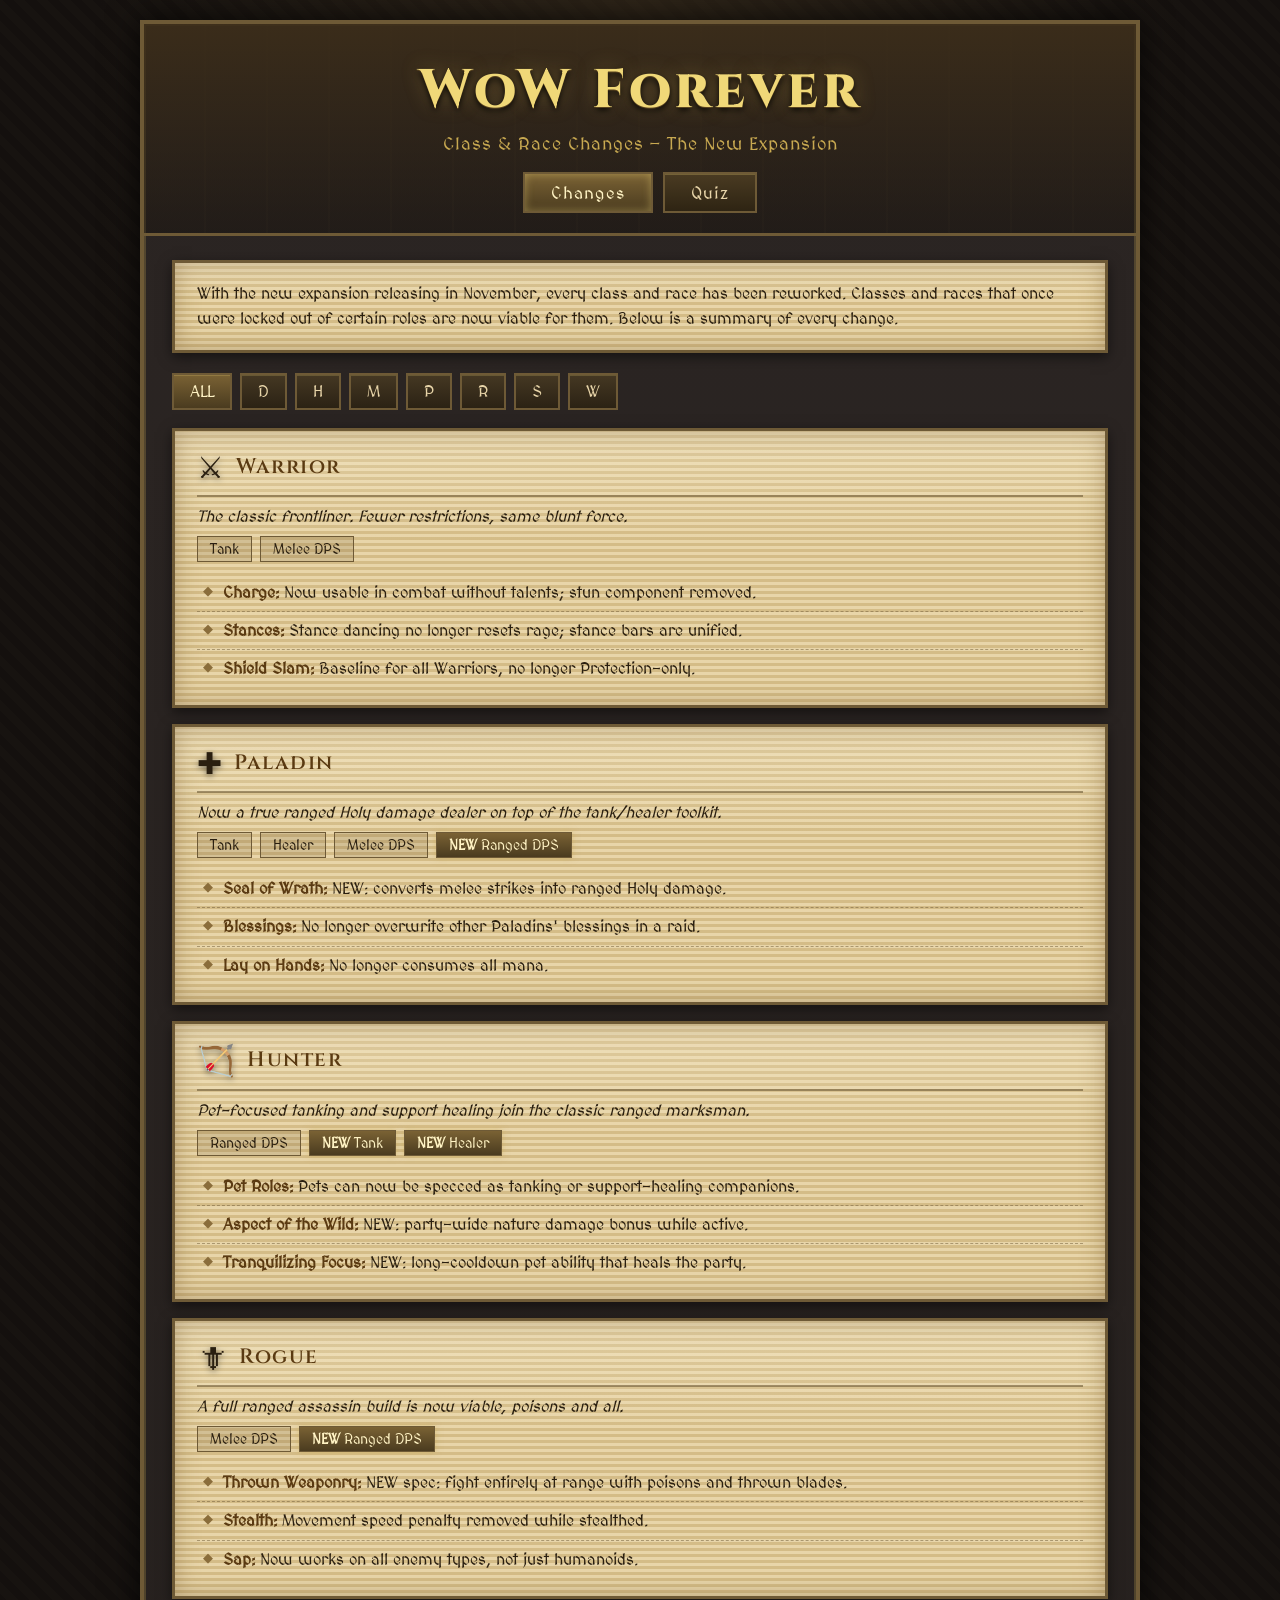
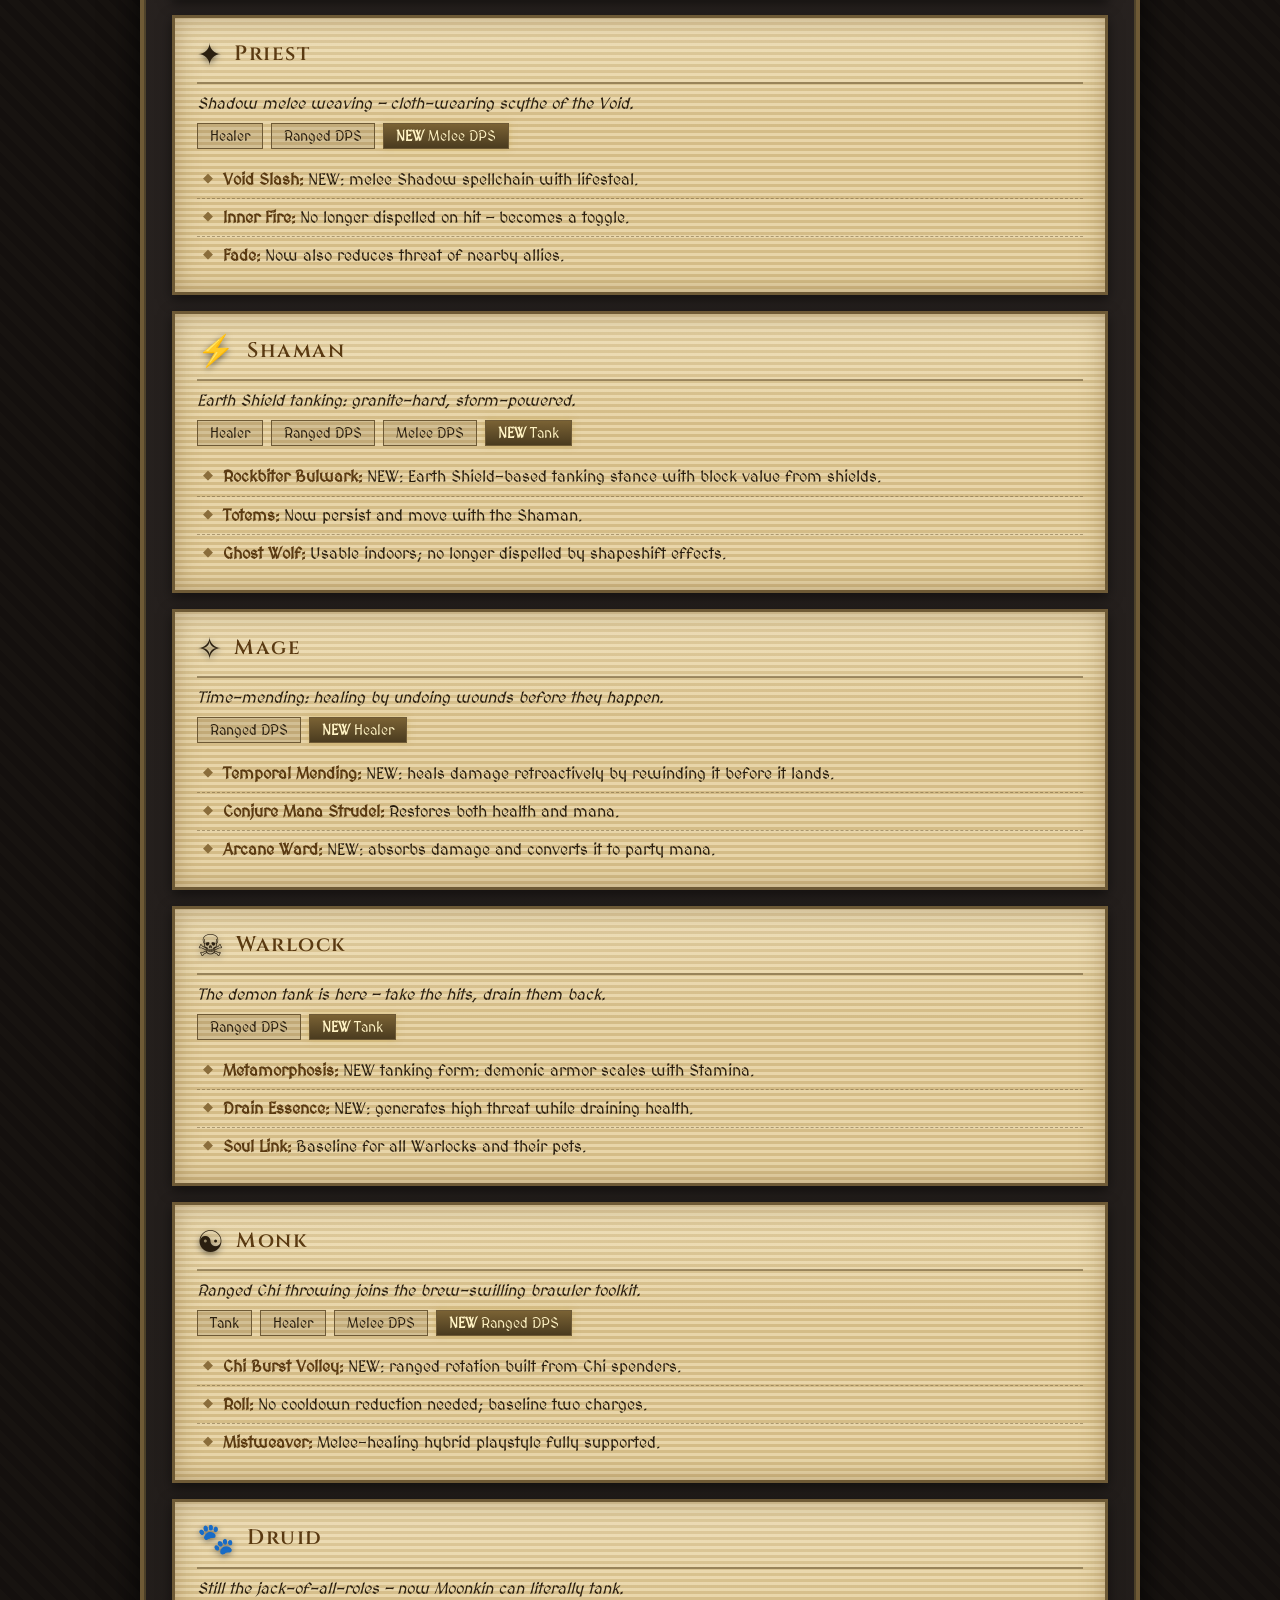
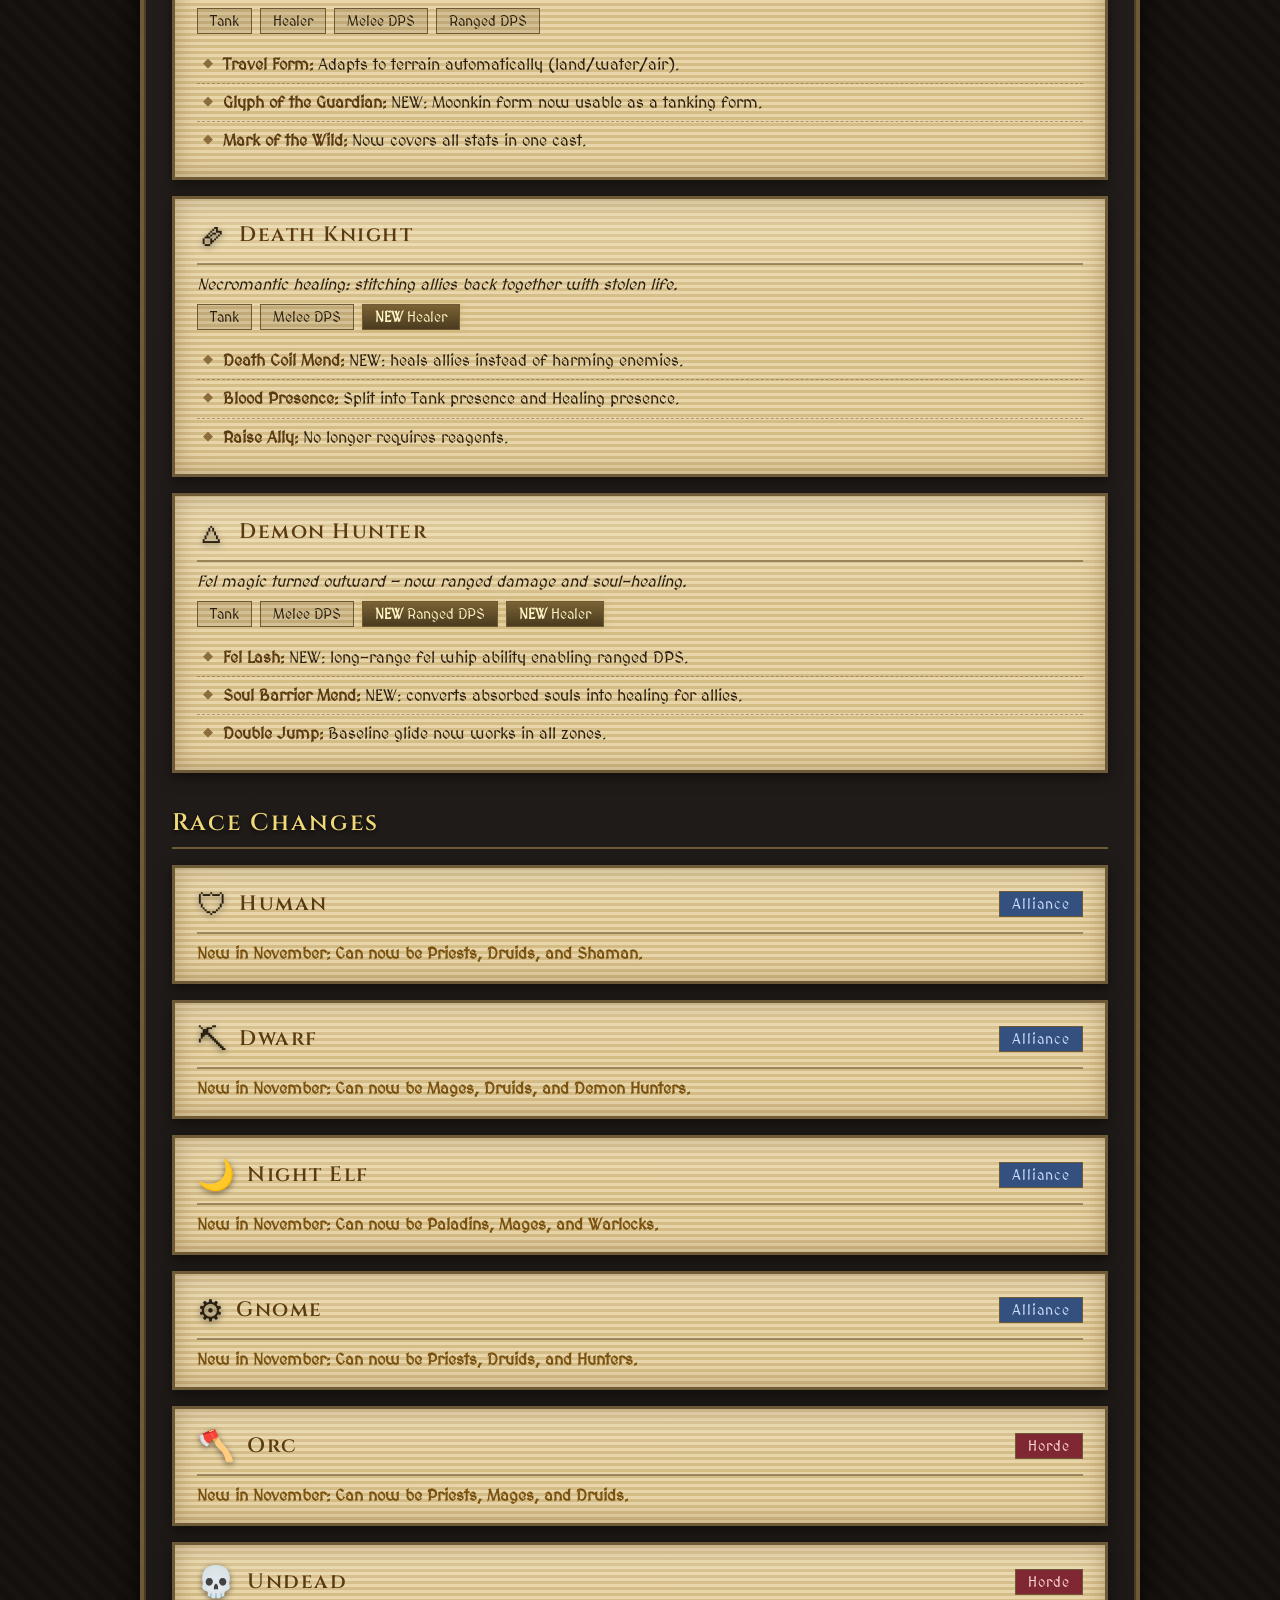
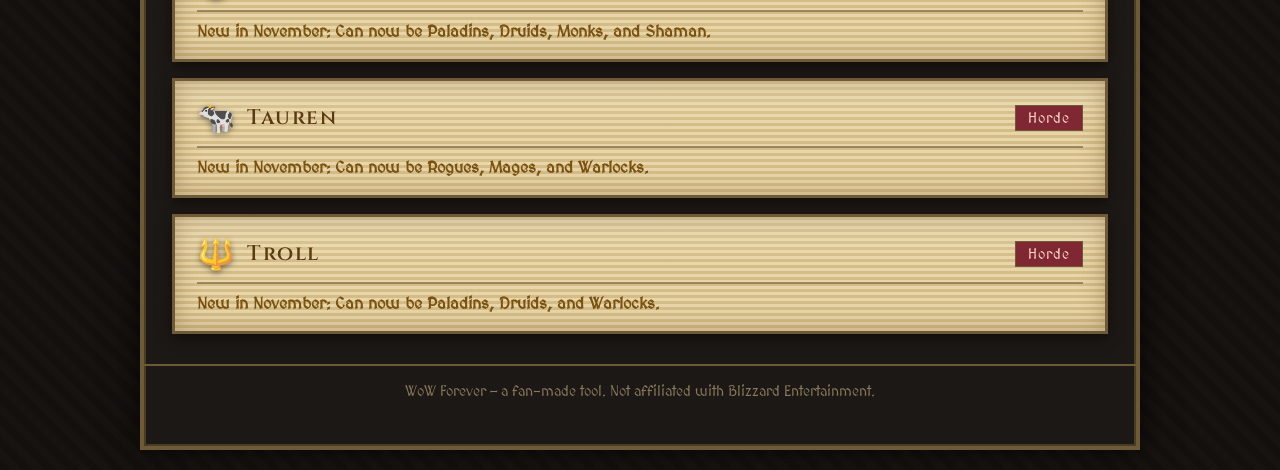
==== index.html @ d0d58489 "Add WoW Forever: changes page and 20-question class/race quiz - index.html: class role unlocks + abi" ====
<!DOCTYPE html>
<html lang="en">
<head>
  <meta charset="UTF-8">
  <meta name="viewport" content="width=device-width, initial-scale=1.0">
  <title>WoW Forever — Class &amp; Race Changes</title>
  <link rel="stylesheet" href="css/style.css">
</head>
<body>
  <div class="stone-frame">
    <header class="banner">
      <h1 class="game-title">WoW Forever</h1>
      <p class="subtitle">Class &amp; Race Changes — The New Expansion</p>
      <nav class="nav-links">
        <a class="nav-link active" href="index.html">Changes</a>
        <a class="nav-link" href="quiz.html">Quiz</a>
      </nav>
    </header>

    <main>
      <section class="intro parchment">
        <p>With the new expansion releasing in November, every class and race has been reworked.
        Classes and races that once were locked out of certain roles are now viable for them.
        Below is a summary of every change.</p>
      </section>

      <section>
        <div class="tabs" id="classTabs"></div>
        <div id="classList"></div>
      </section>

      <section>
        <h2 class="section-heading">Race Changes</h2>
        <div id="raceList"></div>
      </section>
    </main>

    <footer class="footer">
      <p>WoW Forever — a fan-made tool. Not affiliated with Blizzard Entertainment.</p>
    </footer>
  </div>

  <script src="js/data.js"></script>
  <script src="js/changes.js"></script>
</body>
</html>
---- css/style.css ----
/* ============================================================
   WoW Forever — 2004 WoW / Warcraft 2 theme
   ============================================================ */

@import url('https://fonts.googleapis.com/css2?family=MedievalSharp&family=Cinzel:wght@600;800&display=swap');

:root {
  --gold: #c8a951;
  --gold-bright: #f0d878;
  --parchment: #e8d5a9;
  --parchment-dark: #d4bC87;
  --stone: #2b2523;
  --stone-light: #3d3632;
  --ink: #2a1f10;
  --border: #6e5a36;
}

* { box-sizing: border-box; margin: 0; padding: 0; }

body {
  background-color: #100d0b;
  background-image:
    radial-gradient(ellipse at 50% 0%, rgba(90, 70, 40, .35), transparent 60%),
    repeating-linear-gradient(45deg, #14100e 0 8px, #171310 8px 16px);
  font-family: 'MedievalSharp', 'Palatino Linotype', serif;
  color: var(--parchment);
  min-height: 100vh;
  padding: 20px;
}

.stone-frame {
  max-width: 1000px;
  margin: 0 auto;
  background: linear-gradient(180deg, var(--stone), #1c1815);
  border: 4px solid var(--border);
  border-image: none;
  box-shadow:
    inset 0 0 0 2px rgba(200, 169, 81, .25),
    0 0 30px rgba(0,0,0,.8);
  padding: 0 0 30px;
}

/* ---------- Banner ---------- */
.banner {
  text-align: center;
  padding: 30px 20px 20px;
  background:
    linear-gradient(180deg, rgba(60,45,25,.9), rgba(20,15,10,.4)),
    repeating-linear-gradient(90deg, transparent 0 60px, rgba(200,169,81,.03) 60px 62px);
  border-bottom: 3px solid var(--border);
}

.game-title {
  font-family: 'Cinzel', serif;
  font-weight: 800;
  font-size: clamp(2rem, 6vw, 3.4rem);
  color: var(--gold-bright);
  letter-spacing: 4px;
  text-shadow:
    0 1px 0 #5a4420,
    0 3px 6px rgba(0,0,0,.9),
    0 0 20px rgba(200,169,81,.35);
}

.subtitle {
  color: var(--gold);
  font-size: 1.15rem;
  margin-top: 6px;
  letter-spacing: 1px;
}

.nav-links {
  margin-top: 18px;
  display: flex;
  justify-content: center;
  gap: 10px;
  flex-wrap: wrap;
}

.nav-link {
  display: inline-block;
  padding: 8px 26px;
  color: var(--parchment);
  text-decoration: none;
  font-size: 1.05rem;
  letter-spacing: 1px;
  background: linear-gradient(180deg, #4a3b22, #2e2413);
  border: 2px solid var(--border);
  box-shadow: inset 0 1px 0 rgba(240,216,120,.25);
}

.nav-link:hover { background: linear-gradient(180deg, #5c4a2b, #3a2e18); color: var(--gold-bright); }

.nav-link.active {
  background: linear-gradient(180deg, #7a6234, #4a3b1f);
  color: #fff3c4;
  box-shadow: inset 0 0 8px rgba(240,216,120,.4);
}

/* ---------- Layout ---------- */
main { padding: 24px 28px 0; }

.section-heading {
  font-family: 'Cinzel', serif;
  font-weight: 600;
  color: var(--gold-bright);
  font-size: 1.5rem;
  letter-spacing: 2px;
  margin: 34px 0 16px;
  text-shadow: 0 2px 4px rgba(0,0,0,.8);
  border-bottom: 2px solid var(--border);
  padding-bottom: 8px;
}

.parchment {
  background:
    linear-gradient(180deg, rgba(255,250,230,.25), transparent 40%),
    repeating-linear-gradient(0deg, var(--parchment) 0 3px, var(--parchment-dark) 3px 6px);
  border: 3px solid var(--border);
  box-shadow: inset 0 0 24px rgba(90,60,20,.35), 0 4px 12px rgba(0,0,0,.5);
  color: var(--ink);
  padding: 18px 22px;
}

.intro p { line-height: 1.55; font-size: 1.02rem; }

/* ---------- Tabs ---------- */
.tabs { display: flex; flex-wrap: wrap; gap: 8px; margin: 20px 0 18px; }

.tab {
  font-family: 'MedievalSharp', serif;
  font-size: .98rem;
  padding: 7px 16px;
  cursor: pointer;
  color: var(--parchment);
  background: linear-gradient(180deg, #453823, #2b2214);
  border: 2px solid var(--border);
  box-shadow: inset 0 1px 0 rgba(240,216,120,.2);
}

.tab:hover { color: var(--gold-bright); }
.tab.active { background: linear-gradient(180deg, #7a6234, #4a3b1f); color: #fff3c4; }

/* ---------- Class cards ---------- */
.class-card, .race-card {
  margin-bottom: 16px;
  animation: unfurl .35s ease both;
}

@keyframes unfurl {
  from { opacity: 0; transform: translateY(8px); }
  to { opacity: 1; transform: none; }
}

.card-header {
  display: flex;
  align-items: center;
  gap: 12px;
  padding-bottom: 10px;
  margin-bottom: 10px;
  border-bottom: 2px solid rgba(110,90,54,.6);
}

.class-icon, .race-icon { font-size: 1.9rem; filter: drop-shadow(0 2px 3px rgba(0,0,0,.5)); }

.card-title {
  font-family: 'Cinzel', serif;
  font-weight: 600;
  font-size: 1.3rem;
  letter-spacing: 1.5px;
}

.faction-tag {
  margin-left: auto;
  font-size: .85rem;
  padding: 3px 12px;
  border: 1px solid var(--border);
  letter-spacing: 1px;
}

.faction-tag.alliance { background: #33507f; color: #cfe0ff; }
.faction-tag.horde { background: #7f2733; color: #ffd9ce; }

.class-summary { font-style: italic; margin-bottom: 10px; }

.role-row { display: flex; flex-wrap: wrap; gap: 8px; margin-bottom: 12px; }

.role-pill {
  font-size: .85rem;
  padding: 3px 12px;
  border: 1px solid var(--border);
  background: rgba(110,90,54,.18);
}

.role-pill.new {
  background: linear-gradient(180deg, #7a6234, #4a3b1f);
  color: #fff3c4;
  box-shadow: 0 0 6px rgba(200,169,81,.5);
}

.role-pill.new::before { content: "NEW "; font-weight: bold; }

.ability-list { list-style: none; }

.ability-list li {
  padding: 7px 0 7px 26px;
  position: relative;
  border-bottom: 1px dashed rgba(110,90,54,.5);
  line-height: 1.45;
}

.ability-list li:last-child { border-bottom: none; }

.ability-list li::before {
  content: "◆";
  position: absolute;
  left: 6px;
  color: #8a6d3b;
  font-size: .8rem;
}

.ability-name { font-weight: bold; color: #5a3a12; }
.new-note { color: #7a5210; font-style: italic; }

.race-unlock {
  margin-top: 8px;
  font-weight: bold;
  color: #7a5210;
}

/* ---------- Quiz ---------- */
.quiz-container { max-width: 720px; margin: 0 auto; }

.progress-track {
  height: 18px;
  border: 2px solid var(--border);
  background: #3a2e18;
  box-shadow: inset 0 2px 5px rgba(0,0,0,.5);
}

.progress-fill {
  height: 100%;
  width: 0%;
  background: linear-gradient(180deg, #f0d878, #a4822f);
  transition: width .3s ease;
}

#progressText { text-align: center; margin-top: 6px; font-size: .95rem; color: #5a4a28; }

#questionBox { margin-top: 22px; }

.question-text {
  font-family: 'Cinzel', serif;
  font-weight: 600;
  font-size: 1.2rem;
  letter-spacing: .5px;
  margin-bottom: 18px;
  line-height: 1.4;
}

.answer-btn {
  display: block;
  width: 100%;
  text-align: left;
  font-family: 'MedievalSharp', serif;
  font-size: 1rem;
  color: var(--ink);
  background: linear-gradient(180deg, rgba(255,250,230,.3), rgba(212,188,135,.6));
  border: 2px solid var(--border);
  padding: 11px 16px;
  margin-bottom: 10px;
  cursor: pointer;
  transition: all .15s ease;
}

.answer-btn:hover {
  background: linear-gradient(180deg, #f0d878, #c8a951);
  box-shadow: 0 0 10px rgba(200,169,81,.5);
  transform: translateX(4px);
}

/* ---------- Result ---------- */
.result-container { max-width: 720px; margin: 0 auto; text-align: center; }
.result-container.hidden, .quiz-container.hidden, .hidden { display: none; }

.result-verdict {
  font-family: 'Cinzel', serif;
  font-weight: 800;
  font-size: clamp(1.6rem, 5vw, 2.4rem);
  color: #7a5210;
  letter-spacing: 2px;
  text-shadow: 0 1px 0 rgba(255,255,255,.4);
  margin-bottom: 6px;
}

.result-sub { color: #5a4a28; margin-bottom: 18px; font-size: 1.1rem; }

.result-icons { font-size: 3.2rem; margin: 10px 0 18px; filter: drop-shadow(0 3px 5px rgba(0,0,0,.4)); }

.result-why {
  text-align: left;
  background: rgba(110,90,54,.14);
  border: 1px solid rgba(110,90,54,.5);
  padding: 14px 18px;
  margin: 16px 0;
  line-height: 1.55;
}

.result-why h3 {
  font-family: 'Cinzel', serif;
  font-size: 1rem;
  letter-spacing: 1.5px;
  color: #5a3a12;
  margin-bottom: 8px;
}

.btn {
  font-family: 'Cinzel', serif;
  font-weight: 600;
  font-size: 1.05rem;
  letter-spacing: 1.5px;
  padding: 12px 34px;
  cursor: pointer;
  color: #fff3c4;
  background: linear-gradient(180deg, #7a6234, #4a3b1f);
  border: 2px solid var(--border);
  box-shadow: inset 0 1px 0 rgba(240,216,120,.3), 0 3px 8px rgba(0,0,0,.5);
  margin-top: 10px;
}

.btn:hover { background: linear-gradient(180deg, #93793f, #5c4a27); box-shadow: inset 0 0 10px rgba(240,216,120,.4); }

.footer {
  text-align: center;
  margin-top: 30px;
  padding: 16px;
  color: #8a795a;
  font-size: .85rem;
  border-top: 2px solid var(--border);
}

@media (max-width: 600px) {
  main { padding: 16px 14px 0; }
  .card-header { flex-wrap: wrap; }
}
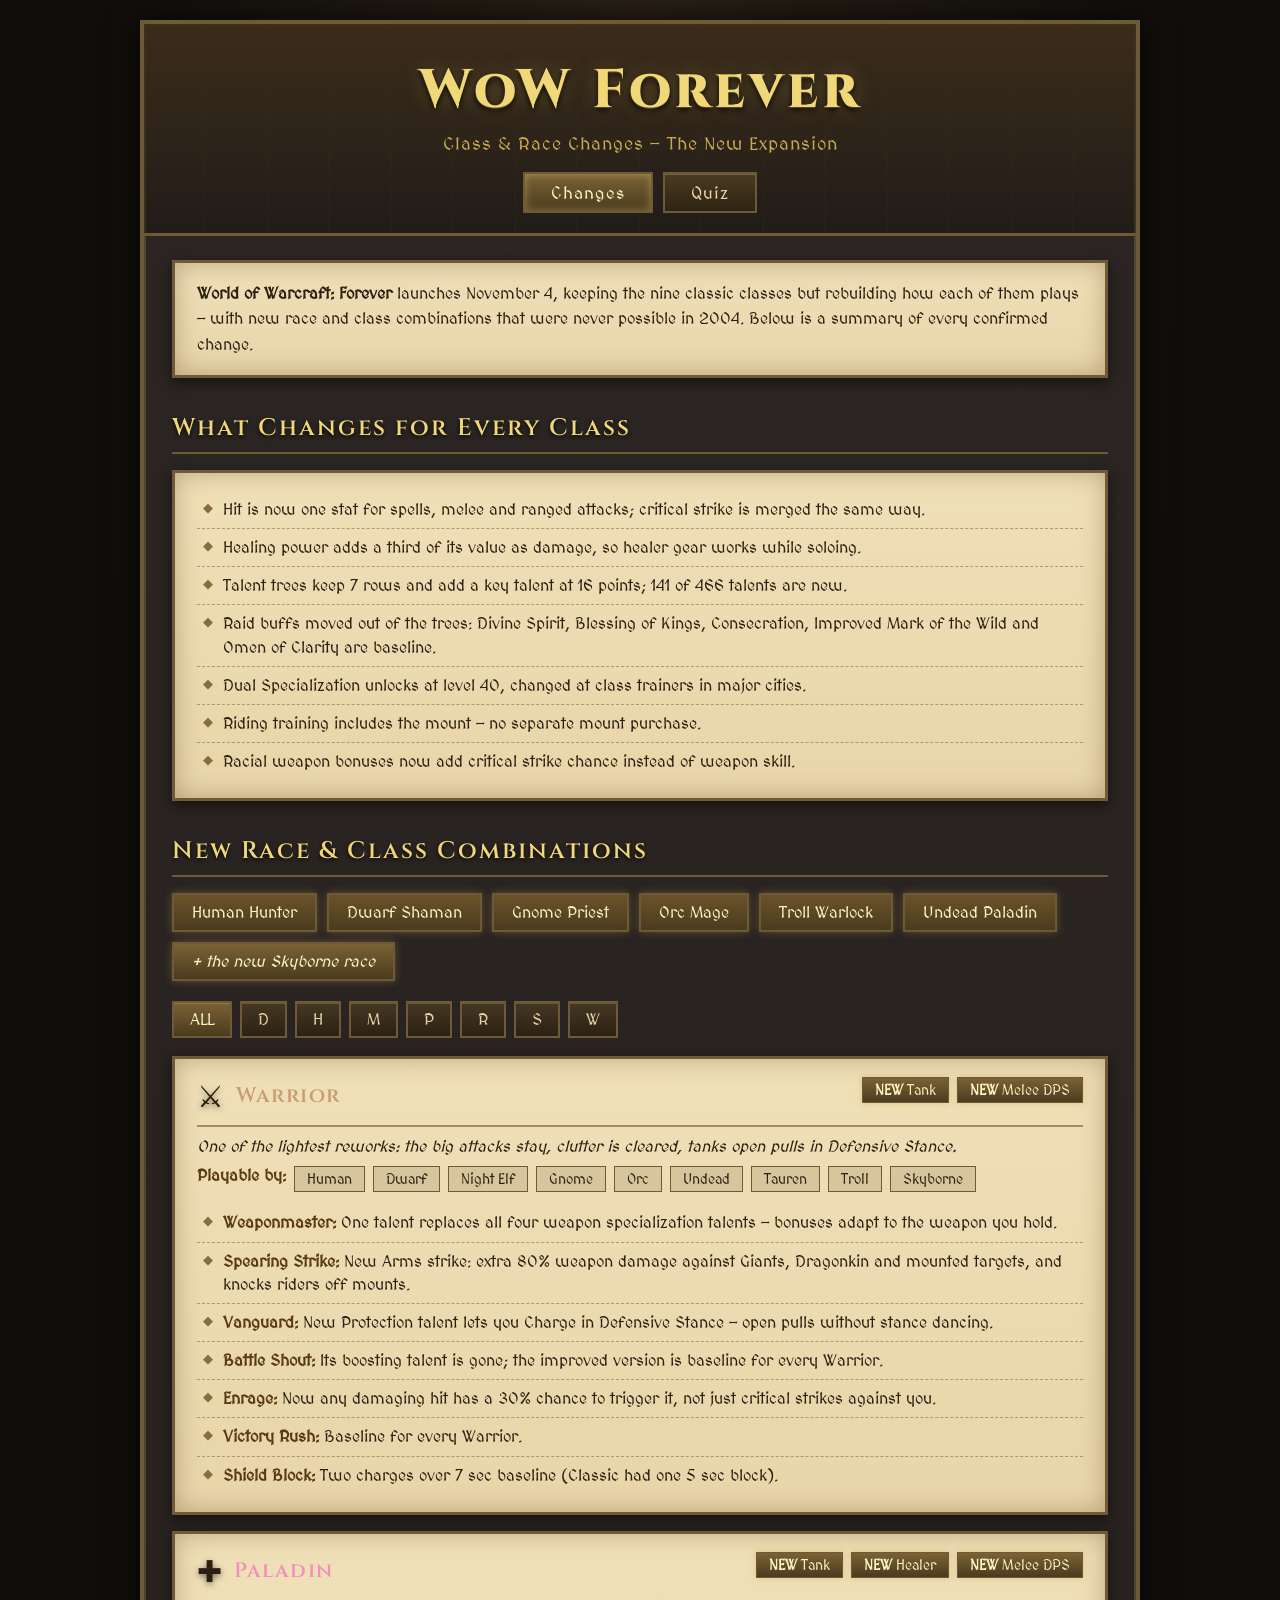
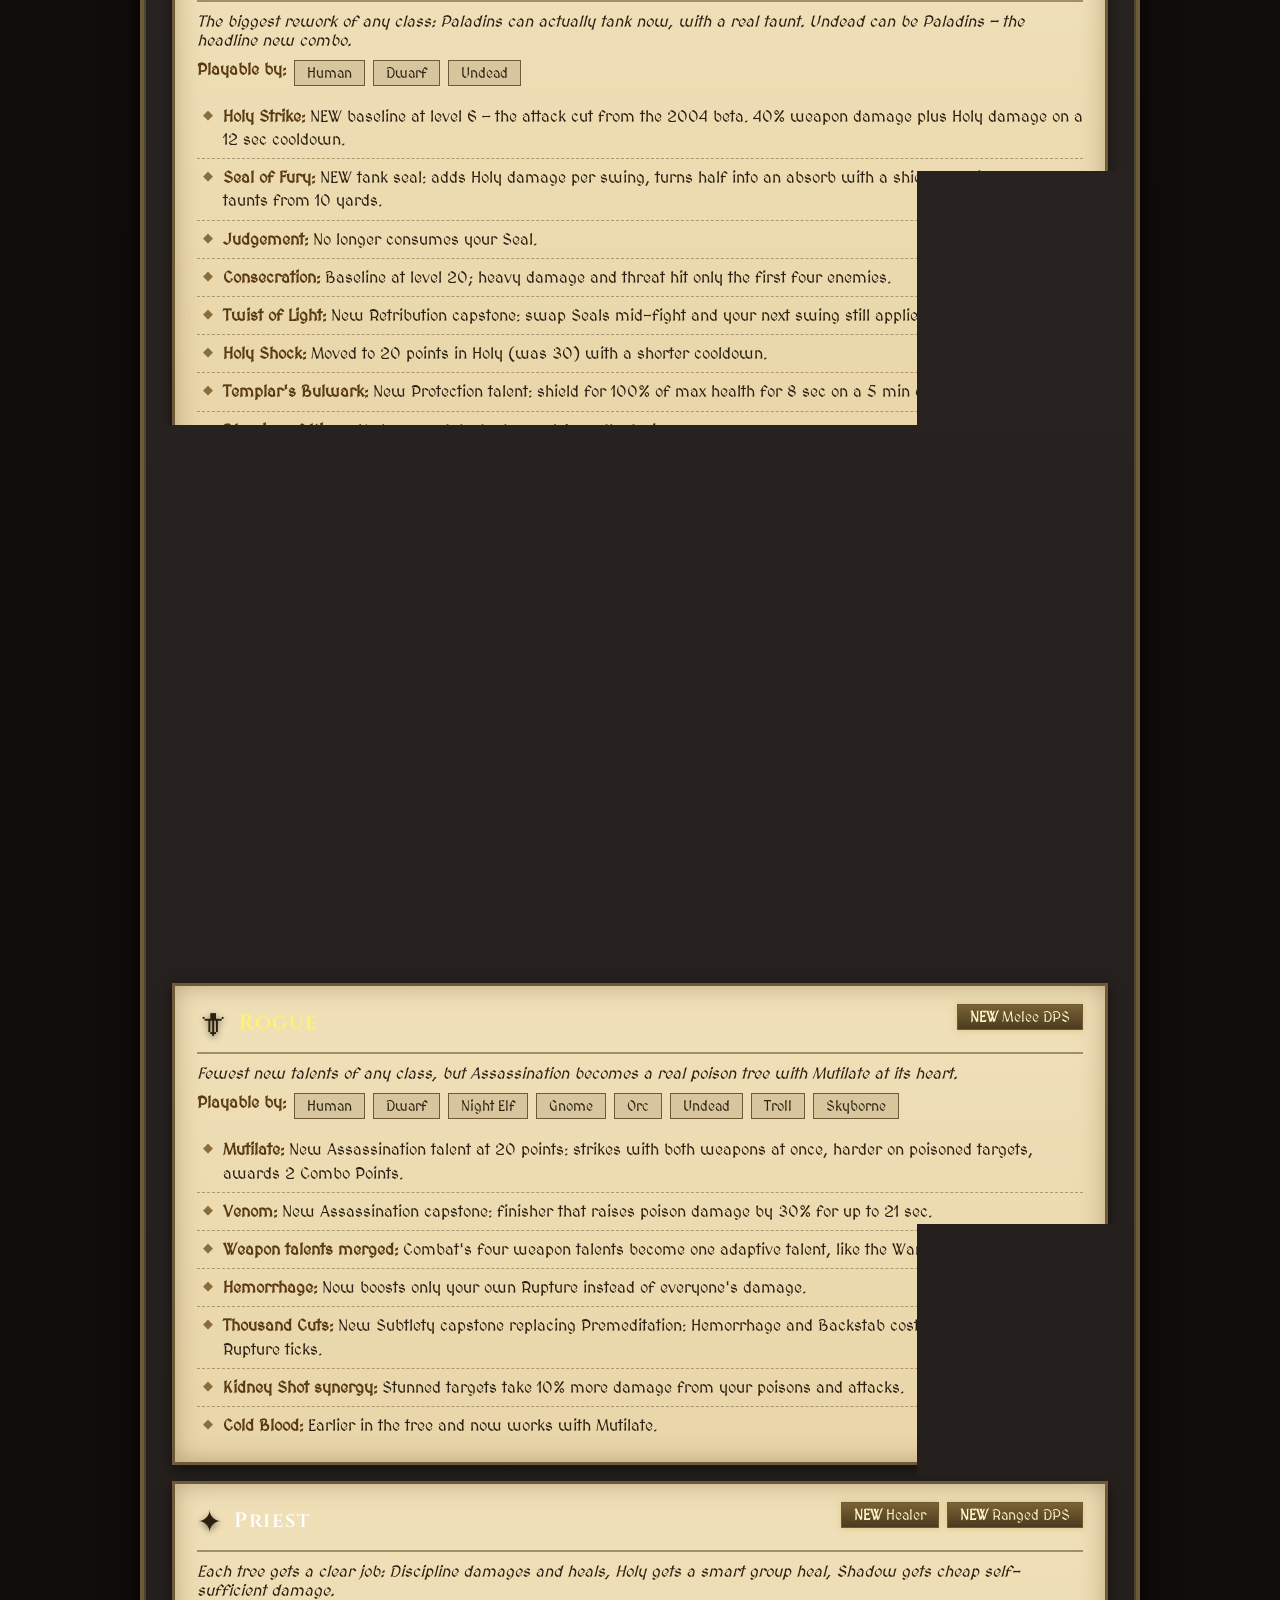
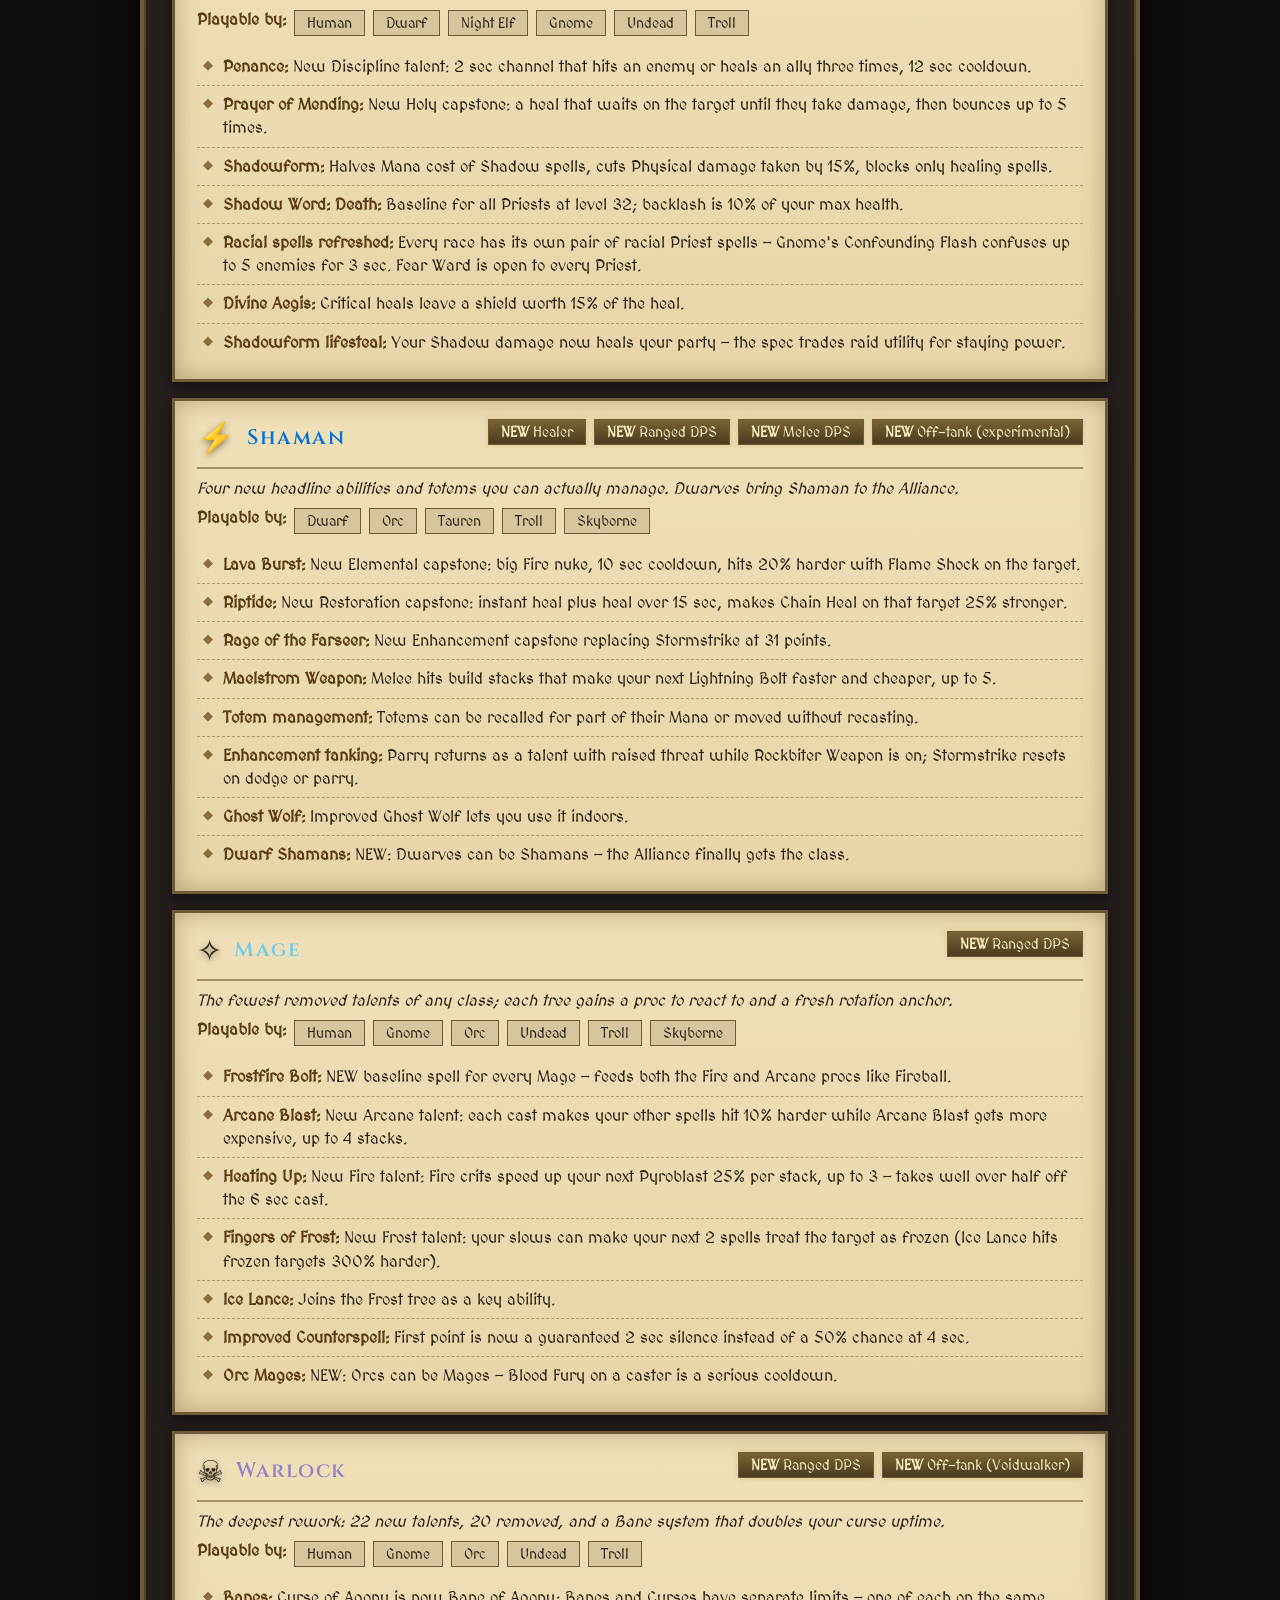
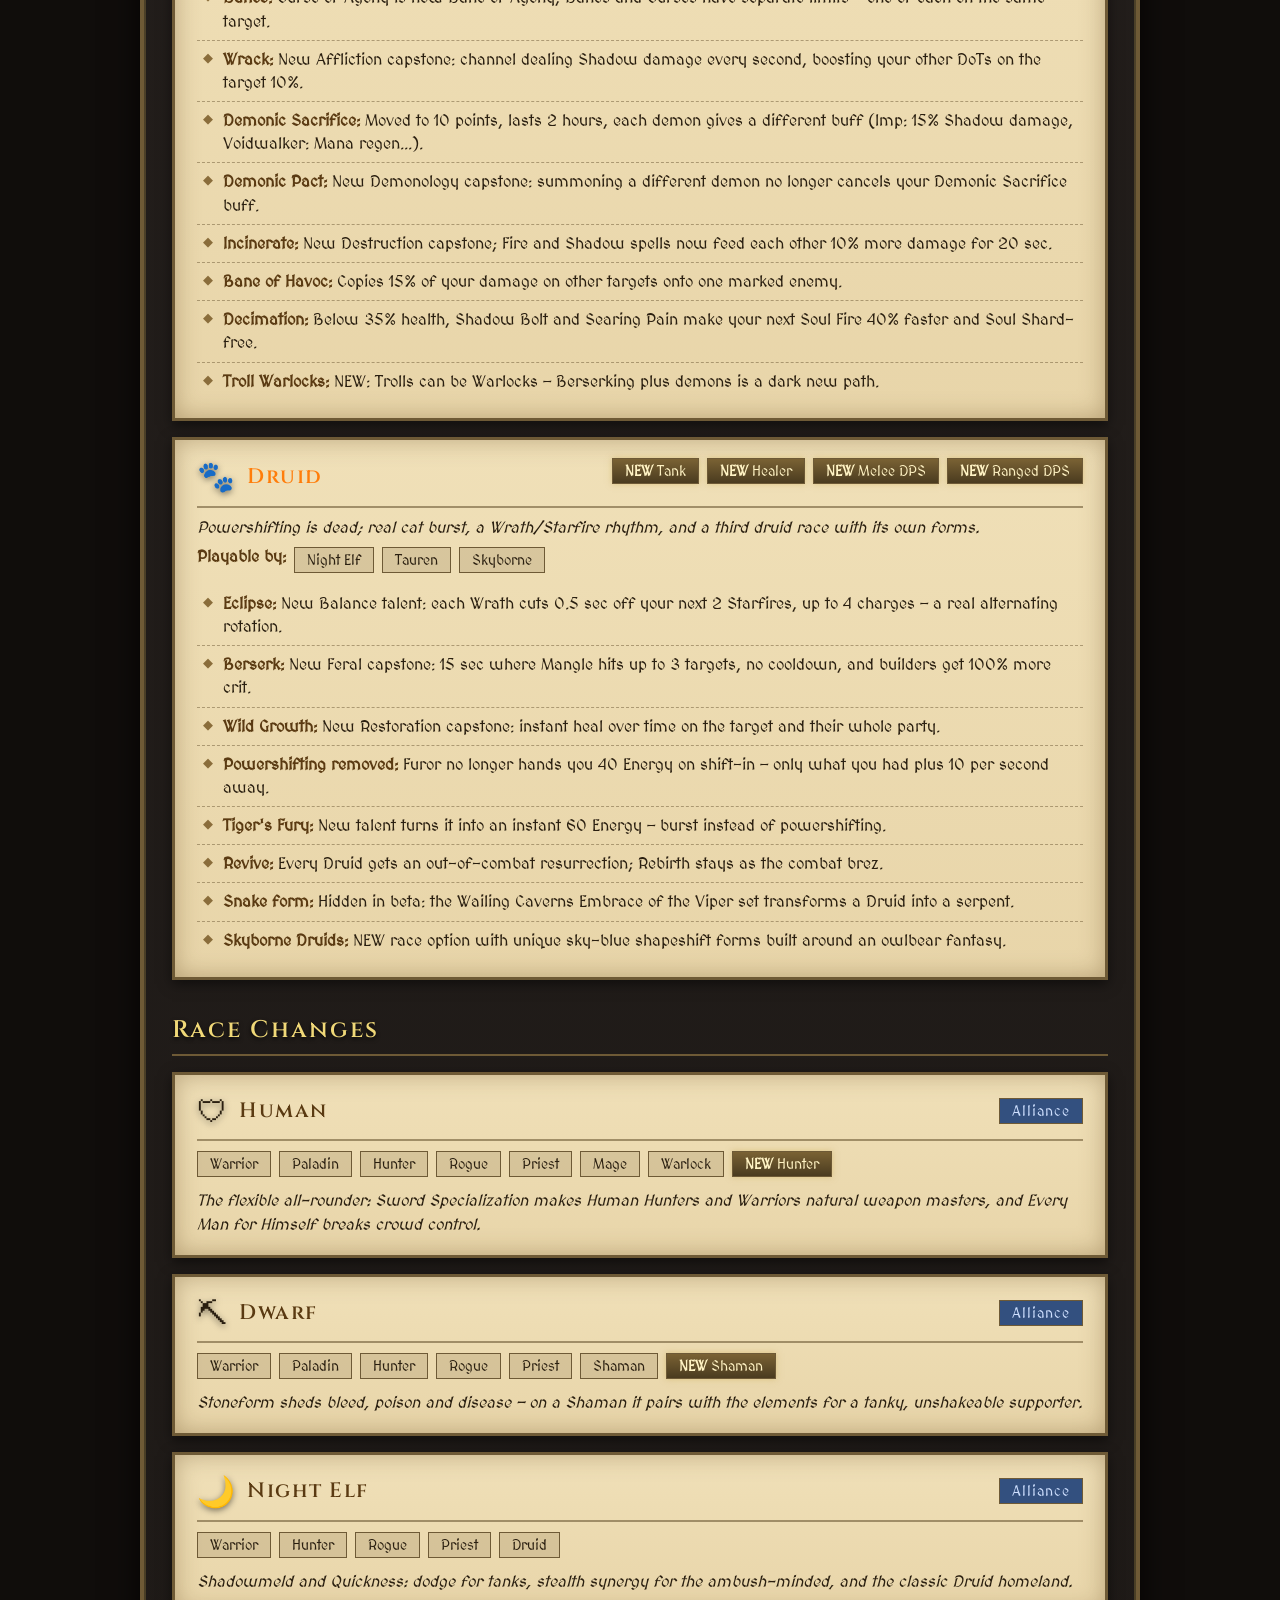
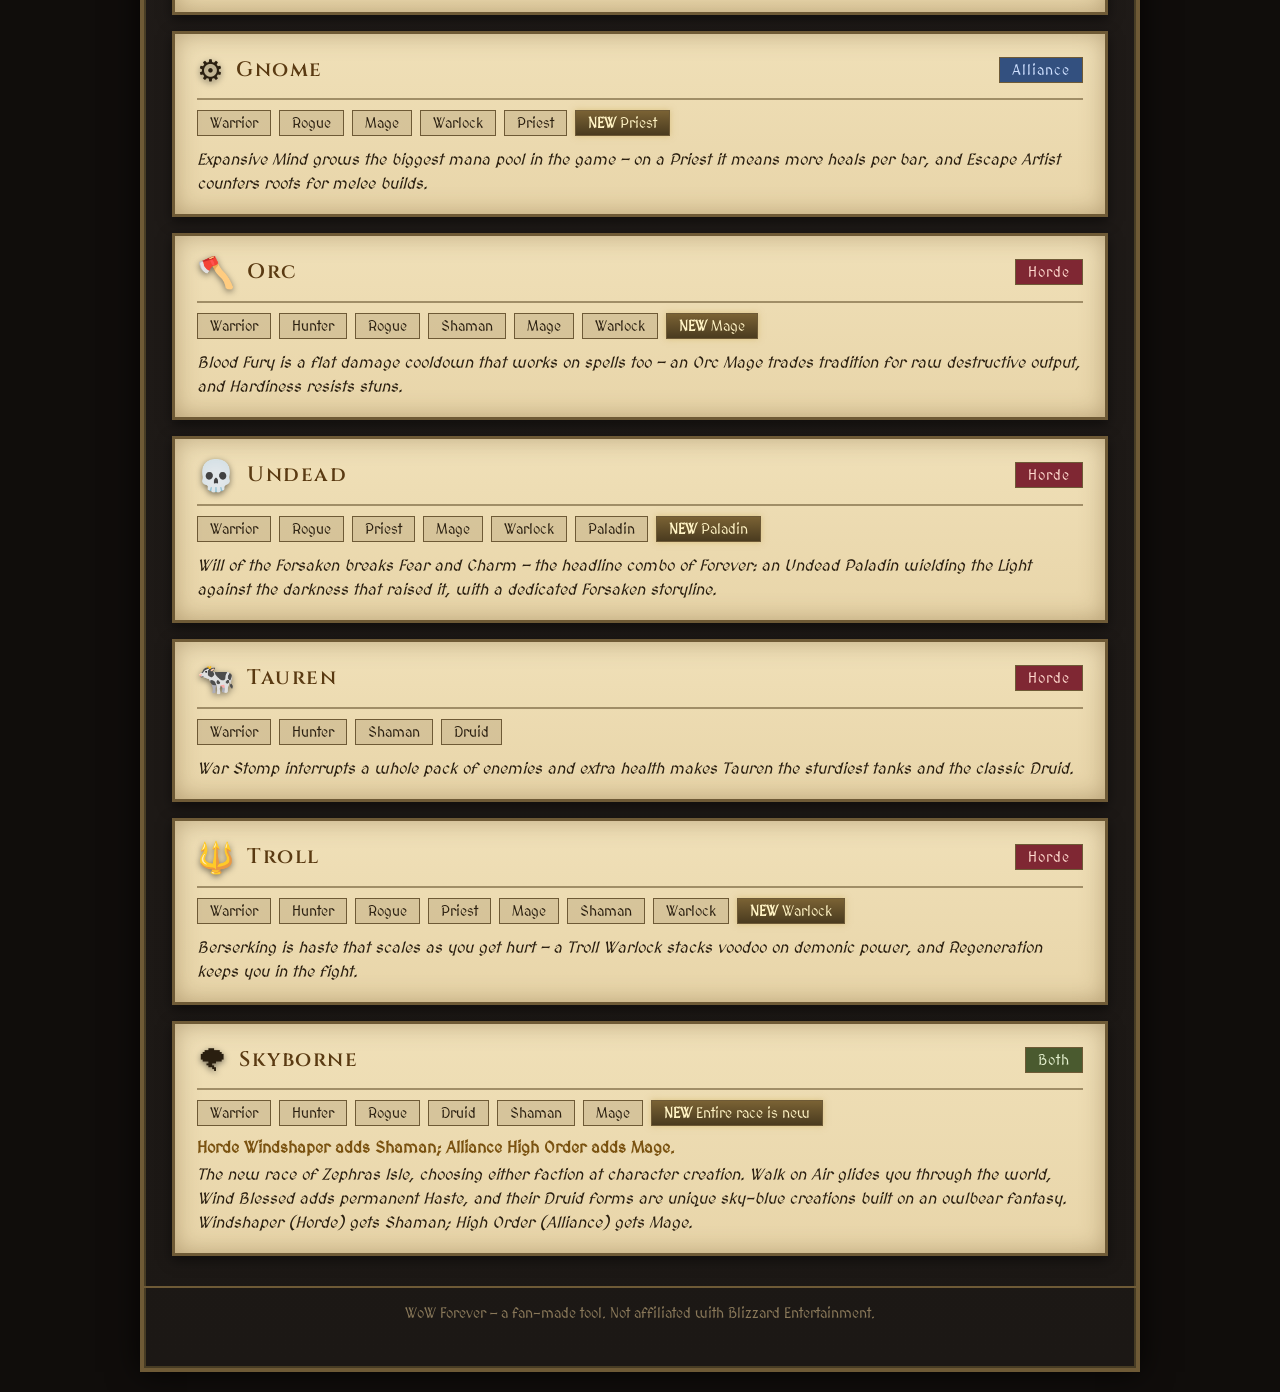
==== commit 3b86e3c4: "Clean background, real WoW Forever data, 10-question quiz - Remove repeating line patterns from body" ====
--- a/index.html
+++ b/index.html
@@ -19,10 +19,13 @@
 
     <main>
       <section class="intro parchment">
-        <p>With the new expansion releasing in November, every class and race has been reworked.
-        Classes and races that once were locked out of certain roles are now viable for them.
-        Below is a summary of every change.</p>
+        <p><strong>World of Warcraft: Forever</strong> launches November 4, keeping the nine classic
+        classes but rebuilding how each of them plays — with new race and class combinations that
+        were never possible in 2004. Below is a summary of every confirmed change.</p>
       </section>
+
+      <section id="globalChanges"></section>
+      <section id="newCombos"></section>
 
       <section>
         <div class="tabs" id="classTabs"></div>
--- a/css/style.css
+++ b/css/style.css
@@ -19,9 +19,7 @@
 
 body {
   background-color: #100d0b;
-  background-image:
-    radial-gradient(ellipse at 50% 0%, rgba(90, 70, 40, .35), transparent 60%),
-    repeating-linear-gradient(45deg, #14100e 0 8px, #171310 8px 16px);
+  background-image: radial-gradient(ellipse at 50% 0%, rgba(90, 70, 40, .35), transparent 60%);
   font-family: 'MedievalSharp', 'Palatino Linotype', serif;
   color: var(--parchment);
   min-height: 100vh;
@@ -113,9 +111,7 @@
 }
 
 .parchment {
-  background:
-    linear-gradient(180deg, rgba(255,250,230,.25), transparent 40%),
-    repeating-linear-gradient(0deg, var(--parchment) 0 3px, var(--parchment-dark) 3px 6px);
+  background: linear-gradient(180deg, #f0e0b8, var(--parchment));
   border: 3px solid var(--border);
   box-shadow: inset 0 0 24px rgba(90,60,20,.35), 0 4px 12px rgba(0,0,0,.5);
   color: var(--ink);
@@ -180,6 +176,25 @@
 
 .faction-tag.alliance { background: #33507f; color: #cfe0ff; }
 .faction-tag.horde { background: #7f2733; color: #ffd9ce; }
+.faction-tag.both { background: #4a5a2f; color: #e4f0cf; }
+
+.combo-row { display: flex; flex-wrap: wrap; gap: 10px; margin-bottom: 10px; }
+
+.combo-pill {
+  font-size: 1rem;
+  padding: 8px 18px;
+  border: 2px solid var(--border);
+  text-decoration: none;
+  background: linear-gradient(180deg, #6b532b, #4a3b1f);
+  color: #fff3c4;
+  box-shadow: 0 0 8px rgba(200,169,81,.35);
+}
+
+.combo-pill:hover { background: linear-gradient(180deg, #85683a, #5c4a27); color: #fff; }
+
+.combo-new { background: linear-gradient(180deg, #7a6234, #4a3b1f); font-style: italic; }
+
+.race-why { line-height: 1.5; font-style: italic; margin-top: 6px; }
 
 .class-summary { font-style: italic; margin-bottom: 10px; }
 
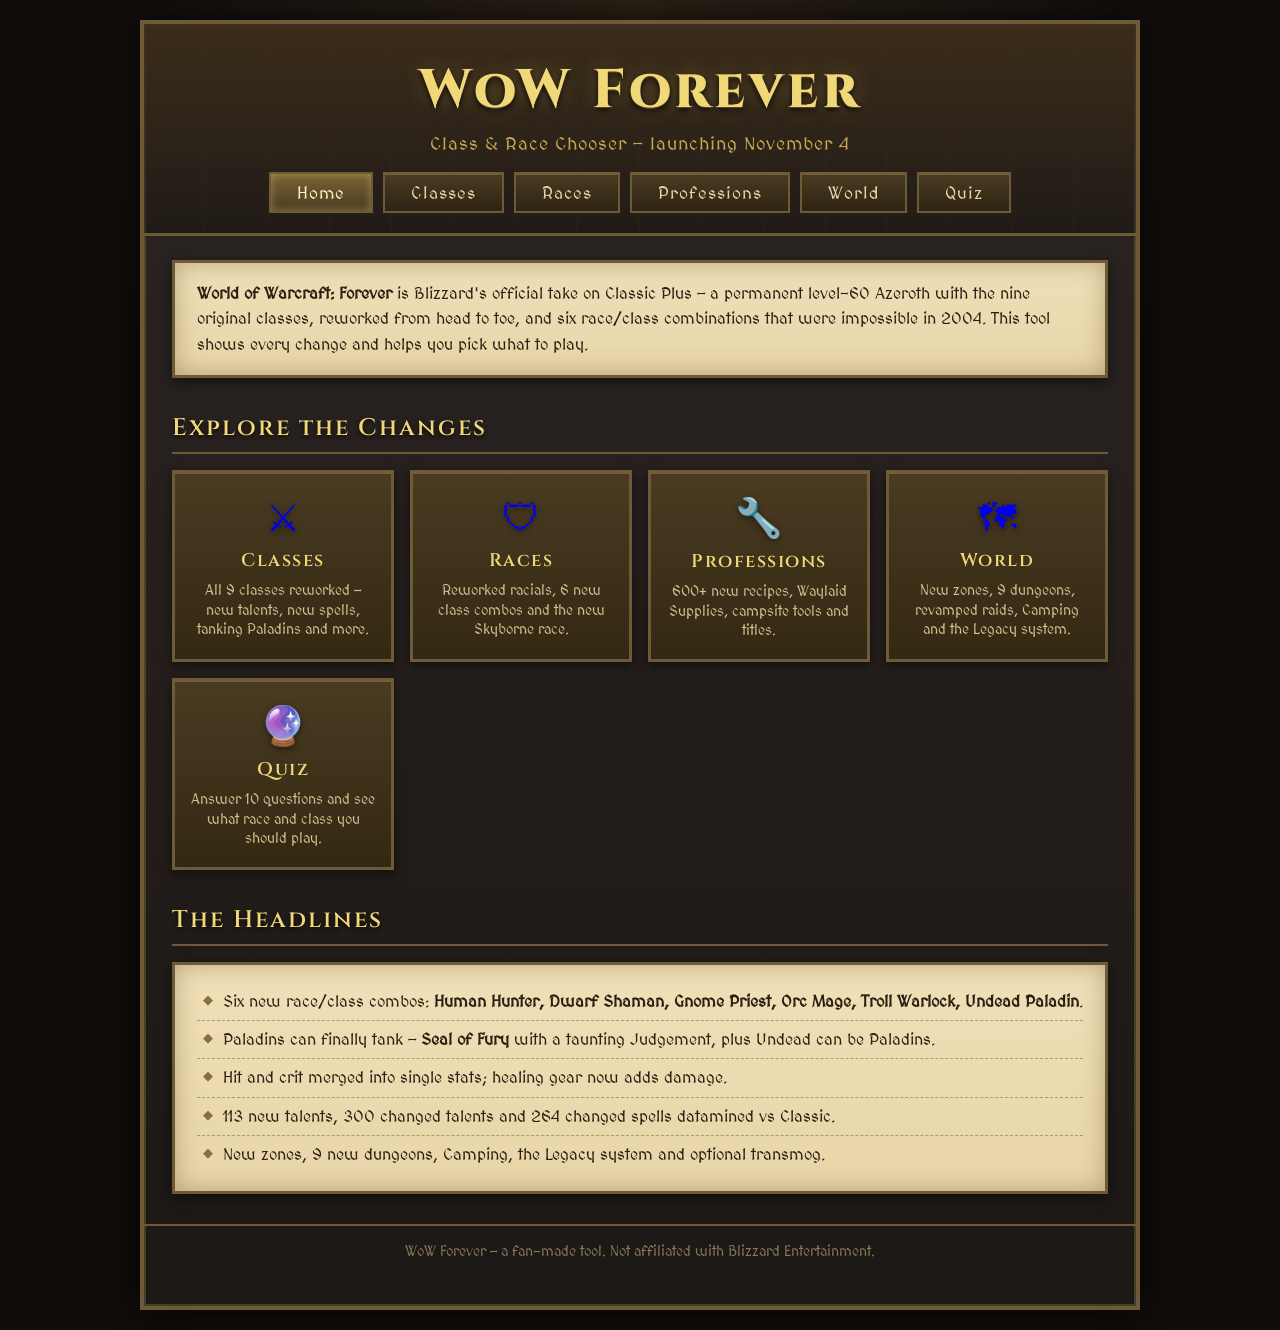
==== commit efb8ea15: "Split into sections: classes, races, professions, world pages - New professions page: 12 professions" ====
--- a/index.html
+++ b/index.html
@@ -3,38 +3,65 @@
 <head>
   <meta charset="UTF-8">
   <meta name="viewport" content="width=device-width, initial-scale=1.0">
-  <title>WoW Forever — Class &amp; Race Changes</title>
+  <title>WoW Forever — Class &amp; Race Chooser</title>
   <link rel="stylesheet" href="css/style.css">
 </head>
 <body>
   <div class="stone-frame">
     <header class="banner">
       <h1 class="game-title">WoW Forever</h1>
-      <p class="subtitle">Class &amp; Race Changes — The New Expansion</p>
-      <nav class="nav-links">
-        <a class="nav-link active" href="index.html">Changes</a>
-        <a class="nav-link" href="quiz.html">Quiz</a>
-      </nav>
+      <p class="subtitle">Class &amp; Race Chooser — launching November 4</p>
+      <nav class="nav-links" data-nav="index.html"></nav>
     </header>
 
     <main>
       <section class="intro parchment">
-        <p><strong>World of Warcraft: Forever</strong> launches November 4, keeping the nine classic
-        classes but rebuilding how each of them plays — with new race and class combinations that
-        were never possible in 2004. Below is a summary of every confirmed change.</p>
-      </section>
-
-      <section id="globalChanges"></section>
-      <section id="newCombos"></section>
-
-      <section>
-        <div class="tabs" id="classTabs"></div>
-        <div id="classList"></div>
+        <p><strong>World of Warcraft: Forever</strong> is Blizzard's official take on Classic Plus —
+        a permanent level-60 Azeroth with the nine original classes, reworked from head to toe,
+        and six race/class combinations that were impossible in 2004. This tool shows every change
+        and helps you pick what to play.</p>
       </section>
 
       <section>
-        <h2 class="section-heading">Race Changes</h2>
-        <div id="raceList"></div>
+        <h2 class="section-heading">Explore the Changes</h2>
+        <div class="home-grid">
+          <a class="home-card" href="classes.html">
+            <span class="home-icon">⚔</span>
+            <span class="home-title">Classes</span>
+            <span class="home-desc">All 9 classes reworked — new talents, new spells, tanking Paladins and more.</span>
+          </a>
+          <a class="home-card" href="races.html">
+            <span class="home-icon">🛡</span>
+            <span class="home-title">Races</span>
+            <span class="home-desc">Reworked racials, 6 new class combos and the new Skyborne race.</span>
+          </a>
+          <a class="home-card" href="professions.html">
+            <span class="home-icon">🔧</span>
+            <span class="home-title">Professions</span>
+            <span class="home-desc">600+ new recipes, Waylaid Supplies, campsite tools and titles.</span>
+          </a>
+          <a class="home-card" href="world.html">
+            <span class="home-icon">🗺</span>
+            <span class="home-title">World</span>
+            <span class="home-desc">New zones, 9 dungeons, revamped raids, Camping and the Legacy system.</span>
+          </a>
+          <a class="home-card" href="quiz.html">
+            <span class="home-icon">🔮</span>
+            <span class="home-title">Quiz</span>
+            <span class="home-desc">Answer 10 questions and see what race and class you should play.</span>
+          </a>
+        </div>
+      </section>
+
+      <section>
+        <h2 class="section-heading">The Headlines</h2>
+        <div class="parchment intro"><ul class="ability-list">
+          <li>Six new race/class combos: <strong>Human Hunter, Dwarf Shaman, Gnome Priest, Orc Mage, Troll Warlock, Undead Paladin</strong>.</li>
+          <li>Paladins can finally tank — <strong>Seal of Fury</strong> with a taunting Judgement, plus Undead can be Paladins.</li>
+          <li>Hit and crit merged into single stats; healing gear now adds damage.</li>
+          <li>113 new talents, 300 changed talents and 264 changed spells datamined vs Classic.</li>
+          <li>New zones, 9 new dungeons, Camping, the Legacy system and optional transmog.</li>
+        </ul></div>
       </section>
     </main>
 
@@ -44,6 +71,6 @@
   </div>
 
   <script src="js/data.js"></script>
-  <script src="js/changes.js"></script>
+  <script src="js/nav.js"></script>
 </body>
 </html>
--- a/css/style.css
+++ b/css/style.css
@@ -194,7 +194,46 @@
 
 .combo-new { background: linear-gradient(180deg, #7a6234, #4a3b1f); font-style: italic; }
 
-.race-why { line-height: 1.5; font-style: italic; margin-top: 6px; }
+.race-why { line-height: 1.5; font-style: italic; margin-top: 6px; color: #33230a; }
+
+/* ---------- Home grid ---------- */
+.home-grid {
+  display: grid;
+  grid-template-columns: repeat(auto-fit, minmax(220px, 1fr));
+  gap: 16px;
+  margin: 16px 0 8px;
+}
+
+.home-card {
+  display: flex;
+  flex-direction: column;
+  align-items: center;
+  gap: 8px;
+  text-align: center;
+  text-decoration: none;
+  padding: 22px 16px 18px;
+  border: 3px solid var(--border);
+  background: linear-gradient(180deg, #4a3b22, #332813);
+  box-shadow: inset 0 1px 0 rgba(240,216,120,.25), 0 4px 10px rgba(0,0,0,.5);
+  transition: transform .15s ease, box-shadow .15s ease;
+}
+
+.home-card:hover {
+  transform: translateY(-4px);
+  box-shadow: inset 0 1px 0 rgba(240,216,120,.35), 0 6px 16px rgba(0,0,0,.6);
+}
+
+.home-icon { font-size: 2.4rem; filter: drop-shadow(0 2px 3px rgba(0,0,0,.5)); }
+
+.home-title {
+  font-family: 'Cinzel', serif;
+  font-weight: 600;
+  font-size: 1.15rem;
+  letter-spacing: 1.5px;
+  color: var(--gold-bright);
+}
+
+.home-desc { font-size: .88rem; color: #d8c393; line-height: 1.4; }
 
 .class-summary { font-style: italic; margin-bottom: 10px; }
 
@@ -204,13 +243,14 @@
   font-size: .85rem;
   padding: 3px 12px;
   border: 1px solid var(--border);
-  background: rgba(110,90,54,.18);
+  background: rgba(110,90,54,.12);
+  color: #3a2a10;
 }
 
 .role-pill.new {
-  background: linear-gradient(180deg, #7a6234, #4a3b1f);
-  color: #fff3c4;
-  box-shadow: 0 0 6px rgba(200,169,81,.5);
+  background: linear-gradient(180deg, #6b5326, #4a3b1f);
+  color: #ffe98a;
+  box-shadow: 0 0 6px rgba(200,169,81,.4);
 }
 
 .role-pill.new::before { content: "NEW "; font-weight: bold; }
@@ -234,13 +274,13 @@
   font-size: .8rem;
 }
 
-.ability-name { font-weight: bold; color: #5a3a12; }
-.new-note { color: #7a5210; font-style: italic; }
+.ability-name { font-weight: bold; color: #4a3008; }
+.new-note { color: #6a4810; font-style: italic; }
 
 .race-unlock {
   margin-top: 8px;
   font-weight: bold;
-  color: #7a5210;
+  color: #6a4810;
 }
 
 /* ---------- Quiz ---------- */
@@ -329,6 +369,119 @@
   margin-bottom: 8px;
 }
 
+/* ---------- Podium ---------- */
+.podium {
+  display: flex;
+  justify-content: center;
+  align-items: flex-end;
+  gap: 18px;
+  margin: 22px 0;
+  flex-wrap: wrap;
+}
+
+.podium-spot {
+  display: flex;
+  flex-direction: column;
+  align-items: center;
+  gap: 8px;
+  padding: 22px 34px 16px;
+  border: 3px solid #8a7346;
+  background: linear-gradient(180deg, #d9c193, #b99f6e);
+  min-width: 180px;
+  box-shadow: inset 0 1px 0 rgba(255,244,214,.5), 0 4px 10px rgba(60,45,20,.35);
+}
+
+.podium-1 {
+  order: -1;
+  padding: 34px 44px 20px;
+  background: linear-gradient(180deg, #e3cd9e, #a98f5d);
+  border-color: #9a804f;
+  box-shadow: inset 0 1px 0 rgba(255,244,214,.6), 0 6px 14px rgba(60,45,20,.4);
+  transform: translateY(-8px);
+}
+
+.podium-3 { opacity: .92; }
+
+.podium-rank {
+  font-family: 'Cinzel', serif;
+  font-weight: 800;
+  color: #6b4f1e;
+  font-size: 1.3rem;
+}
+
+.podium-icon { font-size: 2.6rem; filter: drop-shadow(0 2px 2px rgba(60,45,20,.35)); }
+
+.podium-name {
+  font-family: 'Cinzel', serif;
+  font-weight: 600;
+  font-size: 1.25rem;
+  letter-spacing: 1px;
+  color: #4a3512;
+}
+
+.podium-score { font-size: .95rem; color: #6b5426; }
+
+/* ---------- Stats blocks ---------- */
+.stats-block {
+  text-align: left;
+  margin-top: 18px;
+  padding: 14px 16px;
+  border: 2px solid rgba(110,90,54,.55);
+  background: rgba(110,90,54,.1);
+}
+
+.stats-block h3 {
+  font-family: 'Cinzel', serif;
+  font-size: 1rem;
+  letter-spacing: 1.5px;
+  color: #5a3a12;
+  margin-bottom: 4px;
+}
+
+.stats-desc { font-size: .85rem; font-style: italic; color: #5a4a28; margin-bottom: 12px; }
+
+.stat-row {
+  display: flex;
+  align-items: center;
+  gap: 12px;
+  margin-bottom: 10px;
+}
+
+.stat-label { width: 100px; font-size: 1rem; text-align: right; flex-shrink: 0; }
+
+.stat-top .stat-label { font-weight: bold; }
+
+.stat-track {
+  flex: 1;
+  height: 22px;
+  background: linear-gradient(180deg, #c9b384, #b39a68);
+  border: 2px solid #8a7346;
+  box-shadow: inset 0 2px 4px rgba(60,45,20,.25);
+  position: relative;
+}
+
+/* 25/50/75% gridlines: the track is the full 0-100% scale */
+.stat-track::before {
+  content: "";
+  position: absolute;
+  inset: 0;
+  background:
+    linear-gradient(90deg, transparent calc(25% - 1px), rgba(90,70,40,.35) 25%, transparent calc(25% + 1px)),
+    linear-gradient(90deg, transparent calc(50% - 1px), rgba(90,70,40,.45) 50%, transparent calc(50% + 1px)),
+    linear-gradient(90deg, transparent calc(75% - 1px), rgba(90,70,40,.35) 75%, transparent calc(75% + 1px));
+  pointer-events: none;
+}
+
+.stat-fill {
+  height: 100%;
+  background: linear-gradient(180deg, #8a6d3b, #6b5426);
+  transition: width .6s ease;
+}
+
+.stat-top .stat-fill { background: linear-gradient(180deg, #b08a3e, #8a6d3b); }
+
+.stat-value { width: 52px; font-size: 1rem; font-weight: bold; flex-shrink: 0; color: #4a3512; }
+
 .btn {
   font-family: 'Cinzel', serif;
   font-weight: 600;
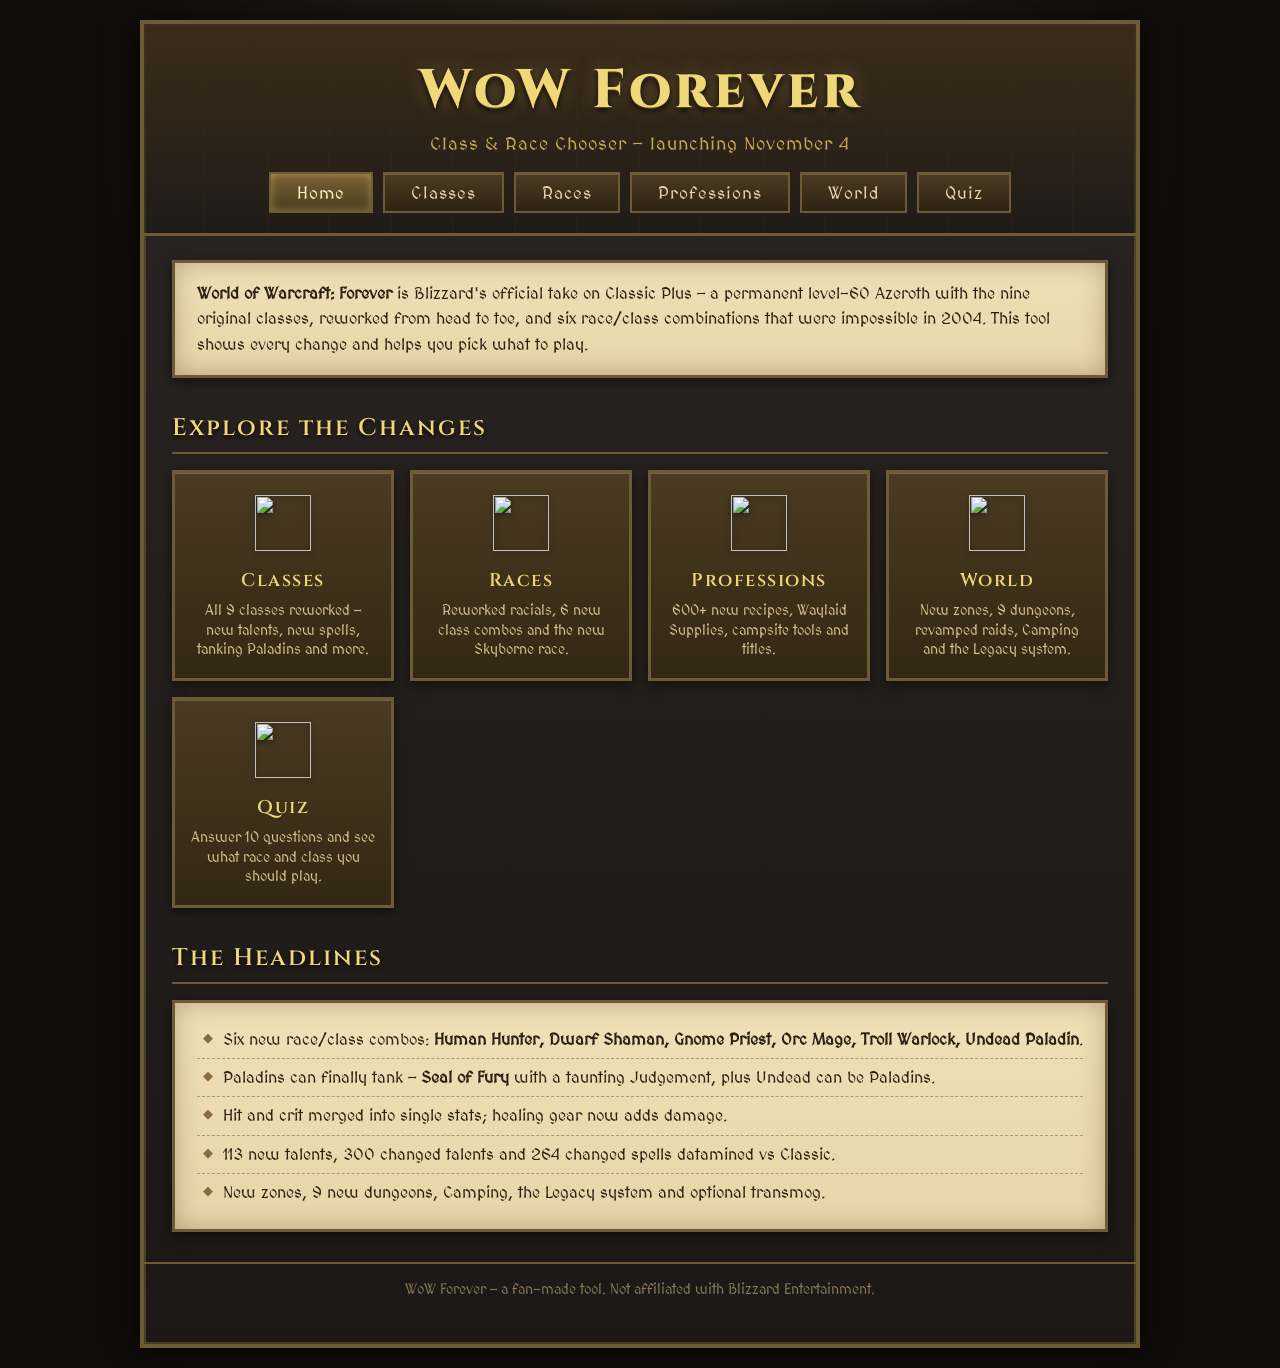
==== commit 30f45e14: "Replace emojis with official WoW icons and mute race colors - All 9 classes, 9 races and 12 professi" ====
--- a/index.html
+++ b/index.html
@@ -26,27 +26,27 @@
         <h2 class="section-heading">Explore the Changes</h2>
         <div class="home-grid">
           <a class="home-card" href="classes.html">
-            <span class="home-icon">⚔</span>
+            <span class="home-icon"><img src="https://wow.zamimg.com/images/wow/icons/large/classicon_warrior.jpg" alt="" width="56" height="56" loading="lazy"></span>
             <span class="home-title">Classes</span>
             <span class="home-desc">All 9 classes reworked — new talents, new spells, tanking Paladins and more.</span>
           </a>
           <a class="home-card" href="races.html">
-            <span class="home-icon">🛡</span>
+            <span class="home-icon"><img src="https://wow.zamimg.com/images/wow/icons/large/achievement_character_human_male.jpg" alt="" width="56" height="56" loading="lazy"></span>
             <span class="home-title">Races</span>
             <span class="home-desc">Reworked racials, 6 new class combos and the new Skyborne race.</span>
           </a>
           <a class="home-card" href="professions.html">
-            <span class="home-icon">🔧</span>
+            <span class="home-icon"><img src="https://wow.zamimg.com/images/wow/icons/large/trade_blacksmithing.jpg" alt="" width="56" height="56" loading="lazy"></span>
             <span class="home-title">Professions</span>
             <span class="home-desc">600+ new recipes, Waylaid Supplies, campsite tools and titles.</span>
           </a>
           <a class="home-card" href="world.html">
-            <span class="home-icon">🗺</span>
+            <span class="home-icon"><img src="https://wow.zamimg.com/images/wow/icons/large/inv_misc_map_01.jpg" alt="" width="56" height="56" loading="lazy"></span>
             <span class="home-title">World</span>
             <span class="home-desc">New zones, 9 dungeons, revamped raids, Camping and the Legacy system.</span>
           </a>
           <a class="home-card" href="quiz.html">
-            <span class="home-icon">🔮</span>
+            <span class="home-icon"><img src="https://wow.zamimg.com/images/wow/icons/large/spell_arcane_focusedlight.jpg" alt="" width="56" height="56" loading="lazy"></span>
             <span class="home-title">Quiz</span>
             <span class="home-desc">Answer 10 questions and see what race and class you should play.</span>
           </a>
@@ -71,6 +71,7 @@
   </div>
 
   <script src="js/data.js"></script>
+  <script src="js/icon.js"></script>
   <script src="js/nav.js"></script>
 </body>
 </html>
--- a/css/style.css
+++ b/css/style.css
@@ -338,19 +338,56 @@
 .result-container { max-width: 720px; margin: 0 auto; text-align: center; }
 .result-container.hidden, .quiz-container.hidden, .hidden { display: none; }
 
+/* ---- Verdict hero panel ---- */
+.result-hero {
+  margin: 8px 0 4px;
+  padding: 26px 20px 22px;
+  border: 3px solid #9a804f;
+  background:
+    radial-gradient(ellipse at 50% 0%, rgba(240,216,120,.28), transparent 65%),
+    linear-gradient(180deg, #442f14, #33220e);
+  box-shadow: inset 0 1px 0 rgba(255,248,220,.25), 0 6px 16px rgba(30,20,8,.6);
+}
+
+.result-icons {
+  margin: 0 0 10px;
+  display: flex;
+  align-items: center;
+  justify-content: center;
+  gap: 10px;
+}
+
 .result-verdict {
   font-family: 'Cinzel', serif;
   font-weight: 800;
-  font-size: clamp(1.6rem, 5vw, 2.4rem);
-  color: #7a5210;
+  font-size: clamp(2rem, 6vw, 3rem);
+  color: #ffe98a;
+  letter-spacing: 3px;
+  text-align: center;
+  text-shadow: 0 1px 0 #5a4420, 0 3px 8px rgba(0,0,0,.8), 0 0 24px rgba(240,216,120,.4);
+  margin-bottom: 12px;
+}
+
+.result-role-line {
+  text-align: center;
+  font-family: 'Cinzel', serif;
+  font-size: 1.05rem;
+  letter-spacing: 2.5px;
+  color: #d8c393;
+}
+
+.result-role-tag {
+  display: inline-block;
+  margin-top: 8px;
+  padding: 5px 22px;
+  border: 2px solid #9a804f;
+  background: linear-gradient(180deg, #6b5326, #4a3b1f);
+  color: #ffe98a;
   letter-spacing: 2px;
-  text-shadow: 0 1px 0 rgba(255,255,255,.4);
-  margin-bottom: 6px;
+  box-shadow: inset 0 1px 0 rgba(240,216,120,.3);
 }
 
 .result-sub { color: #5a4a28; margin-bottom: 18px; font-size: 1.1rem; }
-
-.result-icons { font-size: 3.2rem; margin: 10px 0 18px; filter: drop-shadow(0 3px 5px rgba(0,0,0,.4)); }
 
 .result-why {
   text-align: left;
@@ -374,8 +411,8 @@
   display: flex;
   justify-content: center;
   align-items: flex-end;
-  gap: 18px;
-  margin: 22px 0;
+  gap: 0;
+  margin: 22px 0 8px;
   flex-wrap: wrap;
 }
 
@@ -384,23 +421,79 @@
   flex-direction: column;
   align-items: center;
   gap: 8px;
-  padding: 22px 34px 16px;
+  padding: 16px 26px 12px;
   border: 3px solid #8a7346;
+  border-bottom: none;
   background: linear-gradient(180deg, #d9c193, #b99f6e);
-  min-width: 180px;
+  min-width: 170px;
   box-shadow: inset 0 1px 0 rgba(255,244,214,.5), 0 4px 10px rgba(60,45,20,.35);
-}
-
-.podium-1 {
-  order: -1;
-  padding: 34px 44px 20px;
-  background: linear-gradient(180deg, #e3cd9e, #a98f5d);
-  border-color: #9a804f;
-  box-shadow: inset 0 1px 0 rgba(255,244,214,.6), 0 6px 14px rgba(60,45,20,.4);
-  transform: translateY(-8px);
-}
-
-.podium-3 { opacity: .92; }
+  position: relative;
+}
+
+/* stepped platform under each spot */
+.podium-spot::after {
+  content: "";
+  position: absolute;
+  left: -3px;
+  right: -3px;
+  bottom: -18px;
+  background: linear-gradient(180deg, #a98f5d, #8a7346);
+  border: 3px solid #7a643e;
+  border-top: none;
+}
+
+.podium-2::after { height: 18px; }
+.podium-3::after { height: 10px; }
+.podium-1::after { height: 26px; }
+
+.podium-spot { margin-top: 22px; }
+
+/* explicit 2-1-3 DOM order; 1st place elevated in the middle */
+.podium-2 { margin-right: 10px; }
+.podium-1 { margin: 0 10px; }
+.podium-3 { margin-left: 10px; }
+
+/* ---- Winner: unmistakably bigger ---- */
+.podium-winner {
+  min-width: 220px;
+  padding: 20px 40px 16px;
+  background: linear-gradient(180deg, #eed9a8, #a98f5d);
+  border-color: #8a7040;
+  box-shadow:
+    inset 0 1px 0 rgba(255,248,220,.7),
+    0 0 0 3px rgba(138,112,64,.45),
+    0 8px 20px rgba(50,38,16,.5);
+  transform: translateY(-16px) scale(1.13);
+  z-index: 2;
+  margin-bottom: 22px;
+}
+
+.podium-winner .podium-rank { font-size: 1.7rem; color: #5a3f10; }
+.podium-winner .podium-icon .wow-icon { width: 52px; height: 52px; }
+.podium-winner .podium-name { font-size: 1.7rem; }
+.podium-winner .podium-bar-track { height: 16px; }
+.podium-winner .podium-score { font-size: 1.15rem; }
+
+.podium-crown {
+  position: absolute;
+  top: -30px;
+  left: 50%;
+  transform: translateX(-50%);
+  font-size: 2rem;
+  filter: drop-shadow(0 2px 3px rgba(50,38,16,.5));
+}
+
+.podium-winner-label {
+  font-family: 'Cinzel', serif;
+  font-weight: 800;
+  font-size: .8rem;
+  letter-spacing: 3px;
+  color: #fff;
+  background: linear-gradient(180deg, #9a742f, #6b4f1e);
+  padding: 3px 14px;
+  border: 1px solid #4a3512;
+  box-shadow: 0 1px 3px rgba(50,38,16,.5);
+}
 
 .podium-rank {
   font-family: 'Cinzel', serif;
@@ -409,7 +502,7 @@
   font-size: 1.3rem;
 }
 
-.podium-icon { font-size: 2.6rem; filter: drop-shadow(0 2px 2px rgba(60,45,20,.35)); }
+.podium-icon { font-size: 2.6rem; display: flex; align-items: center; gap: 6px; justify-content: center; }
 
 .podium-name {
   font-family: 'Cinzel', serif;
@@ -419,7 +512,29 @@
   color: #4a3512;
 }
 
-.podium-score { font-size: .95rem; color: #6b5426; }
+.podium-bar-track {
+  width: 100%;
+  height: 14px;
+  background: rgba(90,70,40,.28);
+  border: 2px solid #7a643e;
+  box-shadow: inset 0 1px 3px rgba(60,45,20,.3);
+}
+
+.podium-bar-fill {
+  height: 100%;
+  background: linear-gradient(180deg, #8a6d3b, #6b5426);
+}
+
+.podium-winner .podium-bar-fill { background: linear-gradient(180deg, #b08a3e, #8a6d3b); }
+
+.podium-race {
+  font-family: 'Cinzel', serif;
+  font-weight: 600;
+  font-size: .95rem;
+  letter-spacing: 1px;
+}
+
+.podium-score { font-size: .95rem; font-weight: bold; color: #5a4212; }
 
 /* ---------- Stats blocks ---------- */
 .stats-block {
@@ -480,7 +595,17 @@
 
 .stat-top .stat-fill { background: linear-gradient(180deg, #b08a3e, #8a6d3b); }
 
-.stat-value { width: 52px; font-size: 1rem; font-weight: bold; flex-shrink: 0; color: #4a3512; }
+.stat-value {
+  width: 64px;
+  font-size: 1.15rem;
+  font-weight: bold;
+  flex-shrink: 0;
+  color: #1f1508;
+  font-family: 'Cinzel', serif;
+  text-shadow: 0 1px 0 rgba(255,248,220,.5);
+}
+
+.stat-top .stat-value { font-size: 1.3rem; color: #6b4210; }
 
 .btn {
   font-family: 'Cinzel', serif;
@@ -498,6 +623,42 @@
 
 .btn:hover { background: linear-gradient(180deg, #93793f, #5c4a27); box-shadow: inset 0 0 10px rgba(240,216,120,.4); }
 
+/* ---------- WoW icons ---------- */
+.wow-icon {
+  image-rendering: auto;
+  border-radius: 4px;
+  vertical-align: middle;
+  box-shadow: 0 1px 3px rgba(30,20,8,.4);
+}
+
+.wow-icon-fallback {
+  display: inline-block;
+  text-align: center;
+  background: linear-gradient(180deg, #6b5326, #4a3b1f);
+  border: 1px solid #8a7346;
+  border-radius: 4px;
+  color: #d8c393;
+  box-shadow: 0 1px 3px rgba(30,20,8,.4);
+}
+
+/* ---------- Quiz navigation buttons ---------- */
+.quiz-top-row { max-width: 720px; margin: 0 auto 14px; }
+
+.btn-home {
+  display: inline-block;
+  text-decoration: none;
+  font-size: .92rem;
+  padding: 9px 22px;
+}
+
+.result-actions {
+  display: flex;
+  justify-content: center;
+  gap: 14px;
+  flex-wrap: wrap;
+  margin-top: 14px;
+}
+
 .footer {
   text-align: center;
   margin-top: 30px;
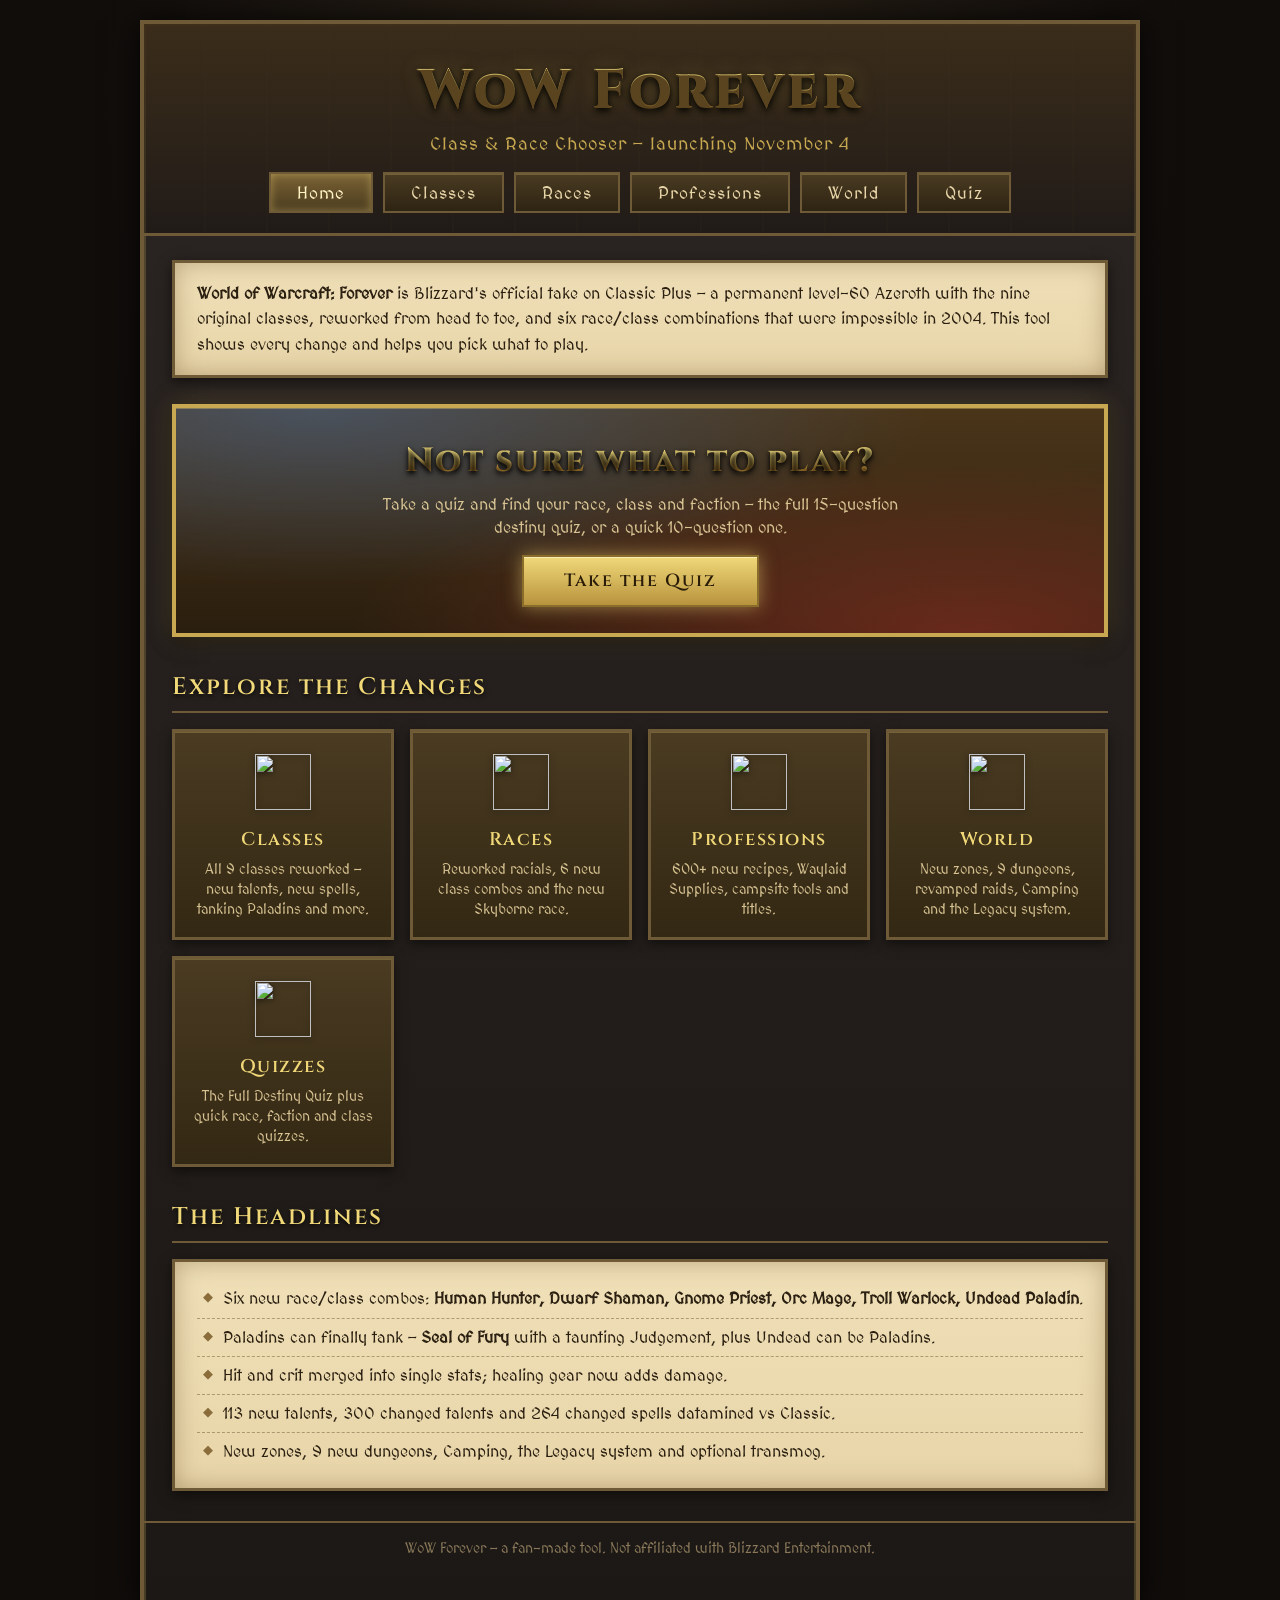
==== commit e8a9ebe7: "Add quiz suite with faction-themed box-art design - Split the quiz into four: The Full Destiny Quiz " ====
--- a/index.html
+++ b/index.html
@@ -21,6 +21,12 @@
         and six race/class combinations that were impossible in 2004. This tool shows every change
         and helps you pick what to play.</p>
       </section>
+
+      <a class="home-quiz-cta" href="quiz.html">
+        <span class="quiz-cta-title">Not sure what to play?</span>
+        <span class="quiz-cta-desc">Take a quiz and find your race, class and faction — the full 15-question destiny quiz, or a quick 10-question one.</span>
+        <span class="quiz-cta-btn">Take the Quiz</span>
+      </a>
 
       <section>
         <h2 class="section-heading">Explore the Changes</h2>
@@ -47,8 +53,8 @@
           </a>
           <a class="home-card" href="quiz.html">
             <span class="home-icon"><img src="https://wow.zamimg.com/images/wow/icons/large/spell_arcane_focusedlight.jpg" alt="" width="56" height="56" loading="lazy"></span>
-            <span class="home-title">Quiz</span>
-            <span class="home-desc">Answer 10 questions and see what race and class you should play.</span>
+            <span class="home-title">Quizzes</span>
+            <span class="home-desc">The Full Destiny Quiz plus quick race, faction and class quizzes.</span>
           </a>
         </div>
       </section>
--- a/css/style.css
+++ b/css/style.css
@@ -1,8 +1,10 @@
 /* ============================================================
-   WoW Forever — 2004 WoW / Warcraft 2 theme
+   WoW Forever — 2004 WoW box-art theme
+   Gold FRIZQD logo styling, cool blue Alliance, fiery red Horde
    ============================================================ */
 
 @import url('https://fonts.googleapis.com/css2?family=MedievalSharp&family=Cinzel:wght@600;800&display=swap');
+@import url('https://fonts.cdnfonts.com/css/friz-quadrata-std');
 
 :root {
   --gold: #c8a951;
@@ -13,6 +15,8 @@
   --stone-light: #3d3632;
   --ink: #2a1f10;
   --border: #6e5a36;
+  --alliance: #4a7ec4;
+  --horde: #c43a2e;
 }
 
 * { box-sizing: border-box; margin: 0; padding: 0; }
@@ -49,7 +53,7 @@
 }
 
 .game-title {
-  font-family: 'Cinzel', serif;
+  font-family: 'Friz Quadrata STD', 'FRIZQD', 'Cinzel', serif;
   font-weight: 800;
   font-size: clamp(2rem, 6vw, 3.4rem);
   color: var(--gold-bright);
@@ -58,6 +62,11 @@
     0 1px 0 #5a4420,
     0 3px 6px rgba(0,0,0,.9),
     0 0 20px rgba(200,169,81,.35);
+  background: linear-gradient(180deg, #ffe98a 0%, #f0d878 40%, #a4762a 70%, #f0d878 100%);
+  -webkit-background-clip: text;
+  background-clip: text;
+  -webkit-text-fill-color: transparent;
+  filter: drop-shadow(0 3px 4px rgba(0,0,0,.7));
 }
 
 .subtitle {
@@ -566,6 +575,12 @@
 
 .stat-top .stat-label { font-weight: bold; }
 
+.stat-dimmed { opacity: .55; }
+
+.stat-dimmed .stat-track { background: rgba(110,90,54,.1); }
+
+.stat-note { font-size: .75rem; font-style: italic; color: #6b5426; }
+
 .stat-track {
   flex: 1;
   height: 22px;
@@ -591,7 +606,11 @@
   height: 100%;
   background: linear-gradient(180deg, #8a6d3b, #6b5426);
   transition: width .6s ease;
-}
+  min-width: 0;
+}
+
+/* a 0% row renders no fill at all — the empty track says it plainly */
+.stat-fill[style*="width:0%"] { display: none; }
 
 .stat-top .stat-fill { background: linear-gradient(180deg, #b08a3e, #8a6d3b); }
 
@@ -672,3 +691,256 @@
   main { padding: 16px 14px 0; }
   .card-header { flex-wrap: wrap; }
 }
+
+/* ============================================================
+   2004 box-art faction themes
+   Alliance: cool blues and steel. Horde: fiery reds and ember.
+   ============================================================ */
+
+/* ---------- Quiz chooser ---------- */
+.quiz-chooser { max-width: 860px; margin: 0 auto; }
+.chooser-desc { margin-bottom: 16px; color: #5a4a28; }
+
+.quiz-grid {
+  display: grid;
+  grid-template-columns: repeat(auto-fit, minmax(230px, 1fr));
+  gap: 14px;
+}
+
+.quiz-card {
+  display: flex;
+  flex-direction: column;
+  gap: 6px;
+  text-decoration: none;
+  padding: 18px 16px 16px;
+  border: 3px solid var(--border);
+  color: var(--parchment);
+  transition: transform .15s ease, box-shadow .15s ease;
+}
+
+.quiz-card-title {
+  font-family: 'Friz Quadrata STD', 'Cinzel', serif;
+  font-weight: 600;
+  font-size: 1.2rem;
+  letter-spacing: 1px;
+  color: var(--gold-bright);
+  text-shadow: 0 2px 3px rgba(0,0,0,.6);
+}
+
+.quiz-card-length {
+  font-size: .8rem;
+  letter-spacing: 1.5px;
+  text-transform: uppercase;
+  color: #d8c393;
+}
+
+.quiz-card-desc { font-size: .9rem; line-height: 1.45; color: #e6d5a5; }
+
+.quiz-card-full {
+  grid-column: 1 / -1;
+  background:
+    radial-gradient(ellipse at 20% 0%, rgba(74,126,196,.35), transparent 55%),
+    radial-gradient(ellipse at 80% 100%, rgba(196,58,46,.35), transparent 55%),
+    linear-gradient(180deg, #4a3b22, #332813);
+}
+.quiz-card-race {
+  background:
+    radial-gradient(ellipse at 50% 0%, rgba(74,126,196,.35), transparent 65%),
+    linear-gradient(180deg, #4a3b22, #332813);
+}
+.quiz-card-faction {
+  background:
+    radial-gradient(ellipse at 20% 0%, rgba(74,126,196,.35), transparent 60%),
+    radial-gradient(ellipse at 80% 0%, rgba(196,58,46,.35), transparent 60%),
+    linear-gradient(180deg, #4a3b22, #332813);
+}
+.quiz-card-class {
+  background:
+    radial-gradient(ellipse at 50% 0%, rgba(240,216,120,.25), transparent 65%),
+    linear-gradient(180deg, #4a3b22, #332813);
+}
+
+.quiz-card:hover {
+  transform: translateY(-4px);
+  box-shadow: 0 8px 18px rgba(0,0,0,.6);
+}
+
+/* ---------- Prominent quiz CTA on the home page ---------- */
+.home-quiz-cta {
+  display: flex;
+  flex-direction: column;
+  align-items: center;
+  gap: 10px;
+  text-align: center;
+  text-decoration: none;
+  margin: 26px 0 6px;
+  padding: 30px 24px 26px;
+  border: 4px solid var(--gold);
+  background:
+    radial-gradient(ellipse at 15% 0%, rgba(74,126,196,.4), transparent 55%),
+    radial-gradient(ellipse at 85% 100%, rgba(196,58,46,.4), transparent 55%),
+    linear-gradient(180deg, #4a3519, #2a1e0e);
+  box-shadow:
+    inset 0 1px 0 rgba(240,216,120,.35),
+    0 0 24px rgba(200,169,81,.25),
+    0 6px 16px rgba(0,0,0,.6);
+  transition: transform .15s ease, box-shadow .15s ease;
+}
+
+.home-quiz-cta:hover {
+  transform: translateY(-4px) scale(1.01);
+  box-shadow:
+    inset 0 1px 0 rgba(240,216,120,.5),
+    0 0 36px rgba(200,169,81,.45),
+    0 8px 20px rgba(0,0,0,.7);
+}
+
+.home-quiz-cta .quiz-cta-title {
+  font-family: 'Friz Quadrata STD', 'Cinzel', serif;
+  font-weight: 800;
+  font-size: clamp(1.5rem, 4vw, 2.1rem);
+  letter-spacing: 2px;
+  color: var(--gold-bright);
+  text-shadow: 0 2px 4px rgba(0,0,0,.8);
+}
+
+.home-quiz-cta .quiz-cta-desc { color: #d8c393; font-size: 1rem; max-width: 560px; line-height: 1.45; }
+
+.home-quiz-cta .quiz-cta-btn {
+  font-family: 'Friz Quadrata STD', 'Cinzel', serif;
+  font-weight: 600;
+  font-size: 1.1rem;
+  letter-spacing: 2px;
+  color: #2a1c08;
+  background: linear-gradient(180deg, #f0d878, #b8933e);
+  border: 2px solid #8a6d2b;
+  padding: 12px 40px;
+  margin-top: 6px;
+  box-shadow: 0 0 18px rgba(240,216,120,.5), inset 0 1px 0 rgba(255,248,220,.6);
+}
+
+.home-quiz-cta:hover .quiz-cta-btn { background: linear-gradient(180deg, #ffe98a, #c8a951); }
+
+/* ---------- Alliance / Horde race-card theming ---------- */
+.race-card.faction-alliance {
+  border-color: #33507f;
+  background:
+    radial-gradient(ellipse at 0% 0%, rgba(74,126,196,.22), transparent 60%),
+    linear-gradient(180deg, #e4eef8, #d8e4f2 45%, var(--parchment));
+  box-shadow: inset 0 0 24px rgba(50,80,130,.3), 0 4px 12px rgba(0,0,0,.5);
+}
+
+.race-card.faction-horde {
+  border-color: #7f2733;
+  background:
+    radial-gradient(ellipse at 0% 0%, rgba(196,58,46,.2), transparent 60%),
+    linear-gradient(180deg, #f4e0d0, #eccfb8 45%, var(--parchment));
+  box-shadow: inset 0 0 24px rgba(130,40,30,.3), 0 4px 12px rgba(0,0,0,.5);
+}
+
+.race-card.faction-both {
+  border-color: #4a5a2f;
+  background:
+    radial-gradient(ellipse at 0% 0%, rgba(111,168,196,.2), transparent 60%),
+    radial-gradient(ellipse at 100% 0%, rgba(120,140,70,.18), transparent 60%),
+    linear-gradient(180deg, #e4f0e8, #d0e0d4 45%, var(--parchment));
+  box-shadow: inset 0 0 24px rgba(60,90,70,.25), 0 4px 12px rgba(0,0,0,.5);
+}
+
+.race-card.faction-alliance .card-title,
+.race-card.faction-horde .card-title,
+.race-card.faction-both .card-title { color: #3a2a10; }
+
+/* ---------- Faction-themed result screens ---------- */
+.result-alliance {
+  border-color: #33507f !important;
+  background:
+    radial-gradient(ellipse at 50% 0%, rgba(74,126,196,.3), transparent 60%),
+    linear-gradient(180deg, #dce8f4, #c8d8ea 40%, var(--parchment)) !important;
+  box-shadow: inset 0 0 30px rgba(50,80,130,.35), 0 4px 12px rgba(0,0,0,.5) !important;
+}
+
+.result-horde {
+  border-color: #7f2733 !important;
+  background:
+    radial-gradient(ellipse at 50% 0%, rgba(196,58,46,.3), transparent 60%),
+    linear-gradient(180deg, #f0dcc8, #e2c2a8 40%, var(--parchment)) !important;
+  box-shadow: inset 0 0 30px rgba(130,40,30,.35), 0 4px 12px rgba(0,0,0,.5) !important;
+}
+
+.result-both {
+  border-color: #4a5a2f !important;
+  background:
+    radial-gradient(ellipse at 20% 0%, rgba(74,126,196,.22), transparent 55%),
+    radial-gradient(ellipse at 80% 0%, rgba(196,58,46,.22), transparent 55%),
+    linear-gradient(180deg, #e0ecdc, #ccdfd0 40%, var(--parchment)) !important;
+  box-shadow: inset 0 0 30px rgba(60,90,70,.3), 0 4px 12px rgba(0,0,0,.5) !important;
+}
+
+.result-alliance .result-hero {
+  border-color: #33507f;
+  background:
+    radial-gradient(ellipse at 50% 0%, rgba(120,170,230,.35), transparent 65%),
+    linear-gradient(180deg, #1a3050, #12233d);
+}
+.result-alliance .result-verdict { color: #bcd4f2; text-shadow: 0 1px 0 #1a2c48, 0 3px 8px rgba(0,0,0,.8), 0 0 24px rgba(120,170,230,.5); }
+.result-alliance .result-role-tag { border-color: #33507f; background: linear-gradient(180deg, #33507f, #1f3557); color: #cfe0ff; }
+.result-alliance .result-role-line { color: #8fb0d8; }
+
+.result-horde .result-hero {
+  border-color: #7f2733;
+  background:
+    radial-gradient(ellipse at 50% 0%, rgba(240,110,80,.35), transparent 65%),
+    linear-gradient(180deg, #54161a, #38100f);
+}
+.result-horde .result-verdict { color: #ffc4a8; text-shadow: 0 1px 0 #4a1410, 0 3px 8px rgba(0,0,0,.8), 0 0 24px rgba(240,110,60,.5); }
+.result-horde .result-role-tag { border-color: #7f2733; background: linear-gradient(180deg, #7f2733, #571a20); color: #ffd9ce; }
+.result-horde .result-role-line { color: #d89a80; }
+
+.result-both .result-hero {
+  border-color: #4a5a2f;
+  background:
+    radial-gradient(ellipse at 20% 0%, rgba(120,170,230,.28), transparent 55%),
+    radial-gradient(ellipse at 80% 0%, rgba(240,110,80,.28), transparent 55%),
+    linear-gradient(180deg, #32421e, #22301a);
+}
+.result-both .result-verdict { color: #d4ecc8; text-shadow: 0 1px 0 #2a3418, 0 3px 8px rgba(0,0,0,.8), 0 0 24px rgba(150,210,130,.4); }
+.result-both .result-role-tag { border-color: #4a5a2f; background: linear-gradient(180deg, #4a5a2f, #33401f); color: #e4f0cf; }
+.result-both .result-role-line { color: #a0b888; }
+
+/* ---------- Faction-themed podium spots ---------- */
+.podium-spot.podium-alliance {
+  border-color: #33507f;
+  background: linear-gradient(180deg, #c8d8ee, #9db8d8);
+}
+.podium-spot.podium-alliance::after { background: linear-gradient(180deg, #7a98c4, #4a6a9a); border-color: #33507f; }
+.podium-spot.podium-alliance .podium-rank { color: #1f3a64; }
+.podium-spot.podium-alliance .podium-score { color: #1f3a64; }
+.podium-spot.podium-alliance .podium-bar-track { border-color: #33507f; }
+
+.podium-spot.podium-horde {
+  border-color: #7f2733;
+  background: linear-gradient(180deg, #e8c8b0, #c89878);
+}
+.podium-spot.podium-horde::after { background: linear-gradient(180deg, #a84838, #7a2a20); border-color: #6a2018; }
+.podium-spot.podium-horde .podium-rank { color: #6a1810; }
+.podium-spot.podium-horde .podium-score { color: #6a1810; }
+.podium-spot.podium-horde .podium-bar-track { border-color: #7f2733; }
+
+.podium-spot.podium-both {
+  border-color: #4a5a2f;
+  background: linear-gradient(180deg, #c8dcc0, #a0bc98);
+}
+.podium-spot.podium-both::after { background: linear-gradient(180deg, #7a905a, #55683a); border-color: #45522c; }
+.podium-spot.podium-both .podium-rank { color: #2a3a18; }
+.podium-spot.podium-both .podium-score { color: #2a3a18; }
+.podium-spot.podium-both .podium-bar-track { border-color: #4a5a2f; }
+
+/* ---------- Section-heading gold treatment (box-art style) ---------- */
+.game-title, .home-quiz-cta .quiz-cta-title, .quiz-card-title {
+  background: linear-gradient(180deg, #ffe98a 0%, #f0d878 40%, #a4762a 70%, #e8c860 100%);
+  -webkit-background-clip: text;
+  background-clip: text;
+  -webkit-text-fill-color: transparent;
+  filter: drop-shadow(0 2px 3px rgba(0,0,0,.6));
+}
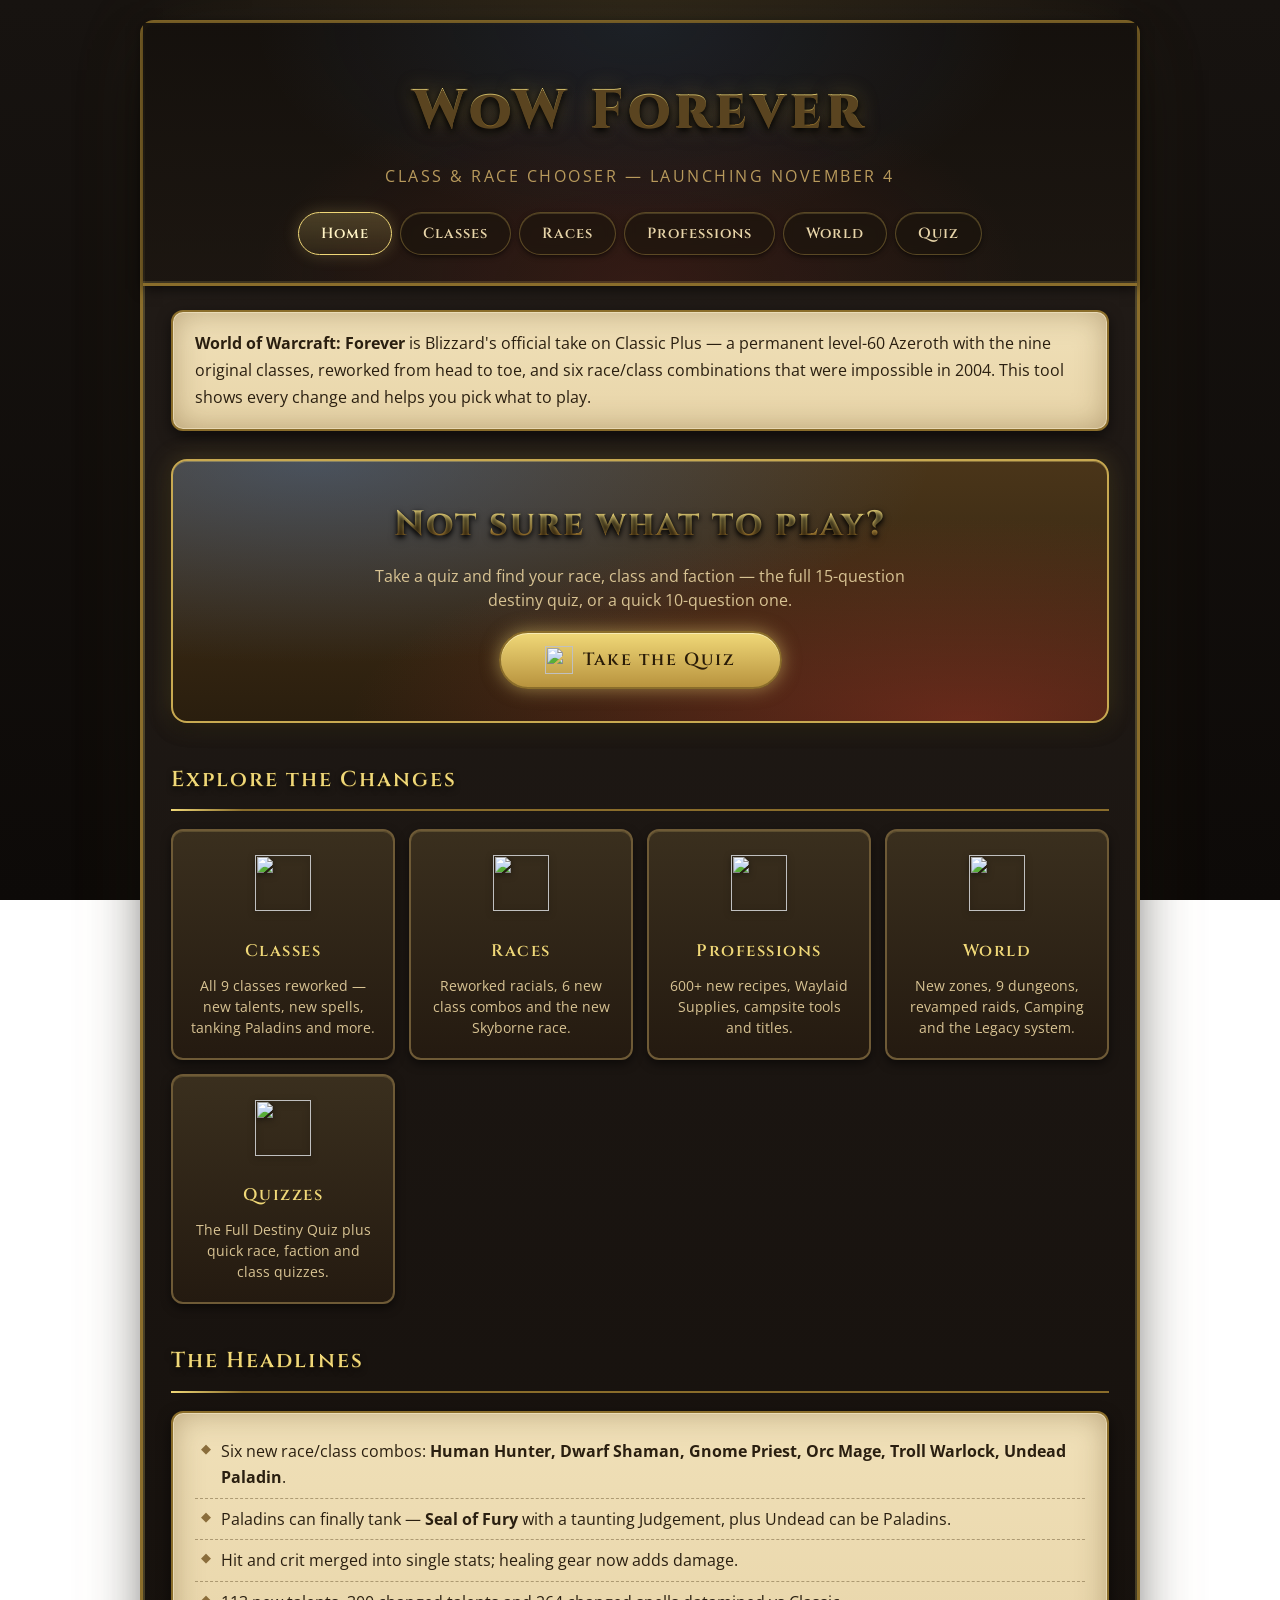
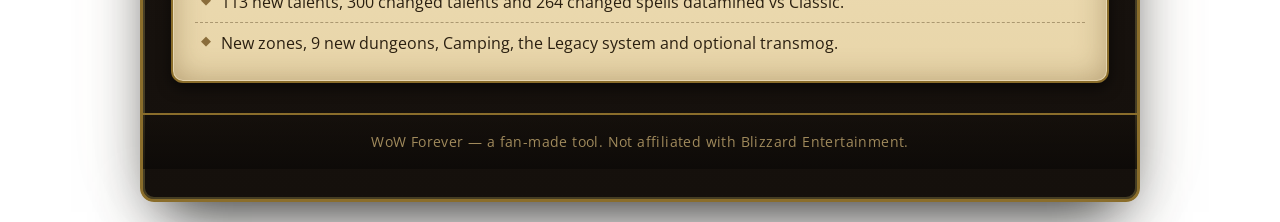
==== commit 6f6fd312: "Clean smooth redesign, quiz button icon, quiz context badge - Modern polish inspired by worldofwarcr" ====
--- a/index.html
+++ b/index.html
@@ -25,7 +25,7 @@
       <a class="home-quiz-cta" href="quiz.html">
         <span class="quiz-cta-title">Not sure what to play?</span>
         <span class="quiz-cta-desc">Take a quiz and find your race, class and faction — the full 15-question destiny quiz, or a quick 10-question one.</span>
-        <span class="quiz-cta-btn">Take the Quiz</span>
+        <span class="quiz-cta-btn"><img src="https://wow.zamimg.com/images/wow/icons/large/spell_arcane_focusedlight.jpg" alt="" width="28" height="28" loading="lazy"> Take the Quiz</span>
       </a>
 
       <section>
--- a/css/style.css
+++ b/css/style.css
@@ -4,6 +4,7 @@
    ============================================================ */
 
 @import url('https://fonts.googleapis.com/css2?family=MedievalSharp&family=Cinzel:wght@600;800&display=swap');
+@import url('https://fonts.googleapis.com/css2?family=Open+Sans:wght@400;600&display=swap');
 @import url('https://fonts.cdnfonts.com/css/friz-quadrata-std');
 
 :root {
@@ -53,7 +54,7 @@
 }
 
 .game-title {
-  font-family: 'Friz Quadrata STD', 'FRIZQD', 'Cinzel', serif;
+  font-family: 'Friz Quadrata Std', 'FRIZQD', 'Cinzel', serif;
   font-weight: 800;
   font-size: clamp(2rem, 6vw, 3.4rem);
   color: var(--gold-bright);
@@ -719,7 +720,7 @@
 }
 
 .quiz-card-title {
-  font-family: 'Friz Quadrata STD', 'Cinzel', serif;
+  font-family: 'Friz Quadrata Std', 'Cinzel', serif;
   font-weight: 600;
   font-size: 1.2rem;
   letter-spacing: 1px;
@@ -796,7 +797,7 @@
 }
 
 .home-quiz-cta .quiz-cta-title {
-  font-family: 'Friz Quadrata STD', 'Cinzel', serif;
+  font-family: 'Friz Quadrata Std', 'Cinzel', serif;
   font-weight: 800;
   font-size: clamp(1.5rem, 4vw, 2.1rem);
   letter-spacing: 2px;
@@ -807,7 +808,7 @@
 .home-quiz-cta .quiz-cta-desc { color: #d8c393; font-size: 1rem; max-width: 560px; line-height: 1.45; }
 
 .home-quiz-cta .quiz-cta-btn {
-  font-family: 'Friz Quadrata STD', 'Cinzel', serif;
+  font-family: 'Friz Quadrata Std', 'Cinzel', serif;
   font-weight: 600;
   font-size: 1.1rem;
   letter-spacing: 2px;
@@ -944,3 +945,358 @@
   -webkit-text-fill-color: transparent;
   filter: drop-shadow(0 2px 3px rgba(0,0,0,.6));
 }
+
+/* ============================================================
+   Global box-art restyle — applies to every page
+   ============================================================ */
+
+/* Dark night backdrop with a faint gold vignette, like the box art */
+body {
+  background:
+    radial-gradient(ellipse at 50% -10%, rgba(200,169,81,.12), transparent 55%),
+    linear-gradient(180deg, #171310, #0d0a08);
+  background-attachment: fixed;
+}
+
+/* Stone frame: near-black with a double gold rail, like the box border */
+.stone-frame {
+  background: linear-gradient(180deg, #221c18, #15100c);
+  border: 3px solid #8a6d2b;
+  box-shadow:
+    inset 0 0 0 2px rgba(240,216,120,.28),
+    inset 0 0 0 4px rgba(30,22,12,.9),
+    0 0 40px rgba(0,0,0,.9),
+    0 0 70px rgba(200,169,81,.07);
+}
+
+/* Banner: deep night gradient with the gold-ringed logo feel */
+.banner {
+  background:
+    radial-gradient(ellipse at 50% 0%, rgba(74,126,196,.14), transparent 55%),
+    radial-gradient(ellipse at 50% 100%, rgba(196,58,46,.14), transparent 55%),
+    linear-gradient(180deg, rgba(20,16,12,.95), rgba(26,20,14,.7));
+  border-bottom: 3px solid #8a6d2b;
+  box-shadow: 0 3px 12px rgba(0,0,0,.6), inset 0 -2px 0 rgba(240,216,120,.15);
+}
+
+/* Nav: gold-lettered tabs with beveled stone */
+.nav-link {
+  font-family: 'Friz Quadrata Std', 'Cinzel', serif;
+  font-size: 1rem;
+  letter-spacing: 1px;
+  color: #e8d5a9;
+  background: linear-gradient(180deg, #3a2f1e, #241a10);
+  border: 2px solid #6e5a36;
+  box-shadow: inset 0 1px 0 rgba(240,216,120,.18), 0 2px 5px rgba(0,0,0,.5);
+}
+
+.nav-link:hover {
+  color: #ffe98a;
+  border-color: #b8933e;
+  background: linear-gradient(180deg, #4a3b22, #2e2313);
+}
+
+.nav-link.active {
+  color: #fff3c4;
+  background: linear-gradient(180deg, #6b532b, #3d2e16);
+  border-color: #b8933e;
+  box-shadow: inset 0 0 10px rgba(240,216,120,.35), 0 0 10px rgba(200,169,81,.25);
+}
+
+/* Section headings: gold plate lettering */
+.section-heading {
+  font-family: 'Friz Quadrata Std', 'Cinzel', serif;
+  color: #f0d878;
+  border-bottom: 2px solid #8a6d2b;
+  text-shadow: 0 1px 0 #3a2c10, 0 3px 6px rgba(0,0,0,.85);
+}
+
+/* Parchment panels: aged paper with gold-stud frame */
+.parchment {
+  border: 3px solid #8a6d2b;
+  box-shadow:
+    inset 0 0 0 1px rgba(255,244,214,.5),
+    inset 0 0 30px rgba(90,60,20,.35),
+    0 5px 14px rgba(0,0,0,.55);
+}
+
+/* Tabs (classes page): match the nav tabs */
+.tab {
+  font-family: 'Friz Quadrata Std', 'Cinzel', serif;
+  border: 2px solid #6e5a36;
+  background: linear-gradient(180deg, #3a2f1e, #241a10);
+}
+.tab:hover { color: #ffe98a; border-color: #b8933e; }
+.tab.active {
+  color: #fff3c4;
+  background: linear-gradient(180deg, #6b532b, #3d2e16);
+  border-color: #b8933e;
+  box-shadow: inset 0 0 10px rgba(240,216,120,.35);
+}
+
+/* Buttons: gold-ribbed stone */
+.btn {
+  font-family: 'Friz Quadrata Std', 'Cinzel', serif;
+  border: 2px solid #8a6d2b;
+  background: linear-gradient(180deg, #6b532b, #3d2e16);
+  box-shadow: inset 0 1px 0 rgba(240,216,120,.3), 0 3px 8px rgba(0,0,0,.5);
+}
+.btn:hover { border-color: #b8933e; box-shadow: inset 0 0 12px rgba(240,216,120,.4), 0 3px 8px rgba(0,0,0,.5); }
+
+/* Home cards: night stone with gold rail */
+.home-card {
+  border: 3px solid #6e5a36;
+  background: linear-gradient(180deg, #3a2f1e, #241a10);
+  box-shadow: inset 0 1px 0 rgba(240,216,120,.18), 0 4px 10px rgba(0,0,0,.5);
+}
+.home-card:hover { border-color: #b8933e; }
+
+/* Footer: gold hairline on night stone */
+.footer {
+  border-top: 2px solid #8a6d2b;
+  background: linear-gradient(180deg, rgba(20,15,10,.4), rgba(10,8,6,.7));
+  color: #a08a5c;
+}
+
+/* Card titles (classes/races pages) use the logo font */
+.card-title {
+  font-family: 'Friz Quadrata Std', 'Cinzel', serif;
+  color: #e8c860;
+  text-shadow: 0 1px 2px rgba(0,0,0,.5);
+}
+.parchment .card-title, .parchment .card-title[style] { color: #4a3008; text-shadow: none; }
+
+/* Progress bar: gold on night steel */
+.progress-track { background: #241a10; border: 2px solid #8a6d2b; }
+.progress-fill { background: linear-gradient(180deg, #f0d878, #a4822f); box-shadow: 0 0 8px rgba(240,216,120,.5); }
+
+/* Answer buttons: gold-edged parchment */
+.answer-btn { border: 2px solid #8a6d2b; }
+.answer-btn:hover { border-color: #b8933e; }
+
+/* Faction tags: brighter box-art colors */
+.faction-tag.alliance { border-color: #33507f; background: linear-gradient(180deg, #2a4a7f, #1a3050); }
+.faction-tag.horde { border-color: #7f2733; background: linear-gradient(180deg, #7f2733, #571a20); }
+.faction-tag.both { border-color: #4a5a2f; background: linear-gradient(180deg, #4a5a2f, #33401f); }
+
+/* ============================================================
+   Clean & smooth polish — worldofwarcraft.com inspired
+   ============================================================ */
+
+/* ---- Smooth global feel ---- */
+html { scroll-behavior: smooth; }
+
+body {
+  font-family: 'Open Sans', 'Segoe UI', sans-serif;
+  -webkit-font-smoothing: antialiased;
+  text-rendering: optimizeLegibility;
+  line-height: 1.6;
+}
+
+.stone-frame {
+  border-radius: 14px;
+  box-shadow:
+    inset 0 0 0 2px rgba(240,216,120,.22),
+    0 30px 60px -20px rgba(0,0,0,.85),
+    0 0 90px rgba(200,169,81,.06);
+}
+
+.banner { padding: 44px 20px 28px; }
+
+.game-title { letter-spacing: 5px; }
+
+.subtitle {
+  font-size: 1rem;
+  letter-spacing: 2.5px;
+  text-transform: uppercase;
+  color: #b89a5c;
+  margin-top: 10px;
+}
+
+/* ---- Nav: pill tabs, smooth hover ---- */
+.nav-links { gap: 8px; margin-top: 22px; }
+
+.nav-link {
+  border-radius: 999px;
+  padding: 9px 22px;
+  font-weight: 600;
+  font-size: .92rem;
+  border: 1px solid rgba(200,169,81,.35);
+  background: rgba(26,20,12,.55);
+  backdrop-filter: blur(6px);
+  transition: all .2s ease;
+}
+.nav-link:hover {
+  border-color: rgba(240,216,120,.7);
+  background: rgba(60,46,26,.7);
+  transform: translateY(-1px);
+}
+.nav-link.active {
+  border-color: #f0d878;
+  background: linear-gradient(180deg, rgba(240,216,120,.22), rgba(200,169,81,.1));
+  box-shadow: 0 0 16px rgba(240,216,120,.22);
+}
+
+/* ---- Buttons: rounded, smooth ---- */
+.btn {
+  border-radius: 999px;
+  border: 1px solid rgba(240,216,120,.5);
+  transition: all .2s ease;
+}
+.btn:hover { transform: translateY(-1px); box-shadow: inset 0 0 12px rgba(240,216,120,.4), 0 6px 16px rgba(0,0,0,.5); }
+
+/* ---- Rounded panels & cards everywhere ---- */
+.parchment {
+  border-radius: 12px;
+  border-width: 2px;
+  transition: box-shadow .2s ease;
+}
+
+.section-heading {
+  font-size: 1.35rem;
+  letter-spacing: 2px;
+  margin: 40px 0 18px;
+  padding-bottom: 12px;
+  position: relative;
+}
+.section-heading::after {
+  content: "";
+  position: absolute;
+  left: 0; bottom: -2px;
+  width: 72px; height: 2px;
+  background: linear-gradient(90deg, #f0d878, transparent);
+}
+
+.home-grid { gap: 14px; }
+
+.home-card {
+  border-radius: 12px;
+  border-width: 2px;
+  padding: 24px 18px 20px;
+  gap: 10px;
+  transition: transform .22s ease, box-shadow .22s ease, border-color .22s ease;
+}
+.home-card:hover {
+  transform: translateY(-5px);
+  box-shadow: 0 16px 32px -12px rgba(0,0,0,.7), 0 0 24px rgba(200,169,81,.12);
+}
+.home-card .wow-icon { border-radius: 8px; }
+.home-title { font-size: 1.05rem; }
+.home-desc { line-height: 1.5; }
+
+/* ---- Home quiz CTA: clean hero ---- */
+.home-quiz-cta {
+  border-radius: 16px;
+  border-width: 2px;
+  padding: 36px 28px 32px;
+  gap: 12px;
+  margin: 28px 0 10px;
+}
+.home-quiz-cta .quiz-cta-title { font-size: clamp(1.6rem, 4vw, 2.2rem); }
+.home-quiz-cta .quiz-cta-desc { font-size: 1.02rem; }
+.home-quiz-cta .quiz-cta-btn {
+  border-radius: 999px;
+  padding: 13px 44px;
+  transition: transform .2s ease, box-shadow .2s ease;
+  display: inline-flex;
+  align-items: center;
+  gap: 10px;
+}
+.home-quiz-cta:hover .quiz-cta-btn { transform: translateY(-2px); box-shadow: 0 8px 24px rgba(240,216,120,.35); }
+
+/* ---- Quiz chooser cards: rounded, icon-led ---- */
+.quiz-card {
+  border-radius: 12px;
+  border-width: 2px;
+  gap: 8px;
+  padding: 20px 18px 18px;
+  transition: transform .22s ease, box-shadow .22s ease, border-color .22s ease;
+}
+.quiz-card:hover {
+  transform: translateY(-4px);
+  border-color: #b8933e;
+  box-shadow: 0 14px 30px -10px rgba(0,0,0,.65);
+}
+.quiz-card-icon .wow-icon { border-radius: 8px; }
+.quiz-card-title { font-size: 1.15rem; }
+.quiz-card-length { font-size: .74rem; }
+.quiz-card-desc { line-height: 1.5; }
+.quiz-card-full { flex-direction: row; align-items: center; text-align: left; gap: 18px; }
+.quiz-card-full .quiz-card-icon { flex-shrink: 0; }
+.quiz-card-full .quiz-card-icon .wow-icon { width: 56px; height: 56px; }
+.quiz-card-full > span:not(.quiz-card-icon) { display: block; }
+.quiz-card-full .quiz-card-title { font-size: 1.4rem; }
+
+/* ---- Quiz context badge: what am I quizzing about? ---- */
+.quiz-context {
+  display: flex;
+  align-items: center;
+  gap: 14px;
+  padding: 14px 18px;
+  margin-bottom: 18px;
+  border: 1px solid rgba(138,109,43,.5);
+  border-radius: 10px;
+  background:
+    radial-gradient(ellipse at 0% 0%, rgba(240,216,120,.12), transparent 60%),
+    rgba(58,47,30,.25);
+}
+.quiz-context-icon { display: flex; align-items: center; }
+.quiz-context-icon .wow-icon { border-radius: 6px; }
+.quiz-context-text { display: flex; flex-direction: column; gap: 2px; text-align: left; }
+.quiz-context-title {
+  font-family: 'Friz Quadrata Std', 'Cinzel', serif;
+  font-size: 1.15rem;
+  letter-spacing: 1px;
+  color: #4a3008;
+  line-height: 1.2;
+}
+.quiz-context-subject {
+  font-size: .92rem;
+  color: #6a5426;
+  letter-spacing: .3px;
+}
+.quiz-context-subject::before {
+  content: "◈ ";
+  color: #a4822f;
+}
+
+/* ---- Progress & questions: smooth ---- */
+.progress-track { border-radius: 999px; height: 14px; overflow: hidden; }
+.progress-fill { border-radius: 999px; }
+#progressText { font-size: .88rem; letter-spacing: 1px; text-transform: uppercase; color: #6a5426; }
+
+.question-text { font-size: 1.28rem; line-height: 1.45; }
+
+.answer-btn {
+  border-radius: 10px;
+  border-width: 1px;
+  padding: 13px 18px;
+  margin-bottom: 10px;
+  font-size: .98rem;
+  line-height: 1.5;
+  transition: transform .18s ease, box-shadow .18s ease, border-color .18s ease;
+}
+.answer-btn:hover {
+  transform: translateX(5px);
+  box-shadow: 0 4px 14px rgba(0,0,0,.18);
+  border-color: #b8933e;
+}
+
+/* ---- Podium & stats: soft rounding ---- */
+.podium-spot { border-radius: 10px 10px 0 0; }
+.stat-track { border-radius: 999px; overflow: hidden; }
+.stat-fill { border-radius: 999px; }
+.stat-row { gap: 14px; }
+.stats-block {
+  border-radius: 10px;
+  border: 1px solid rgba(138,109,43,.5);
+}
+
+/* ---- Intro/why copy: cleaner reading ---- */
+.intro p, .race-why, .result-why li, .ability-list li { line-height: 1.65; }
+
+.footer { letter-spacing: .4px; }
+
+@media (max-width: 600px) {
+  .quiz-card-full { flex-direction: column; text-align: center; }
+}
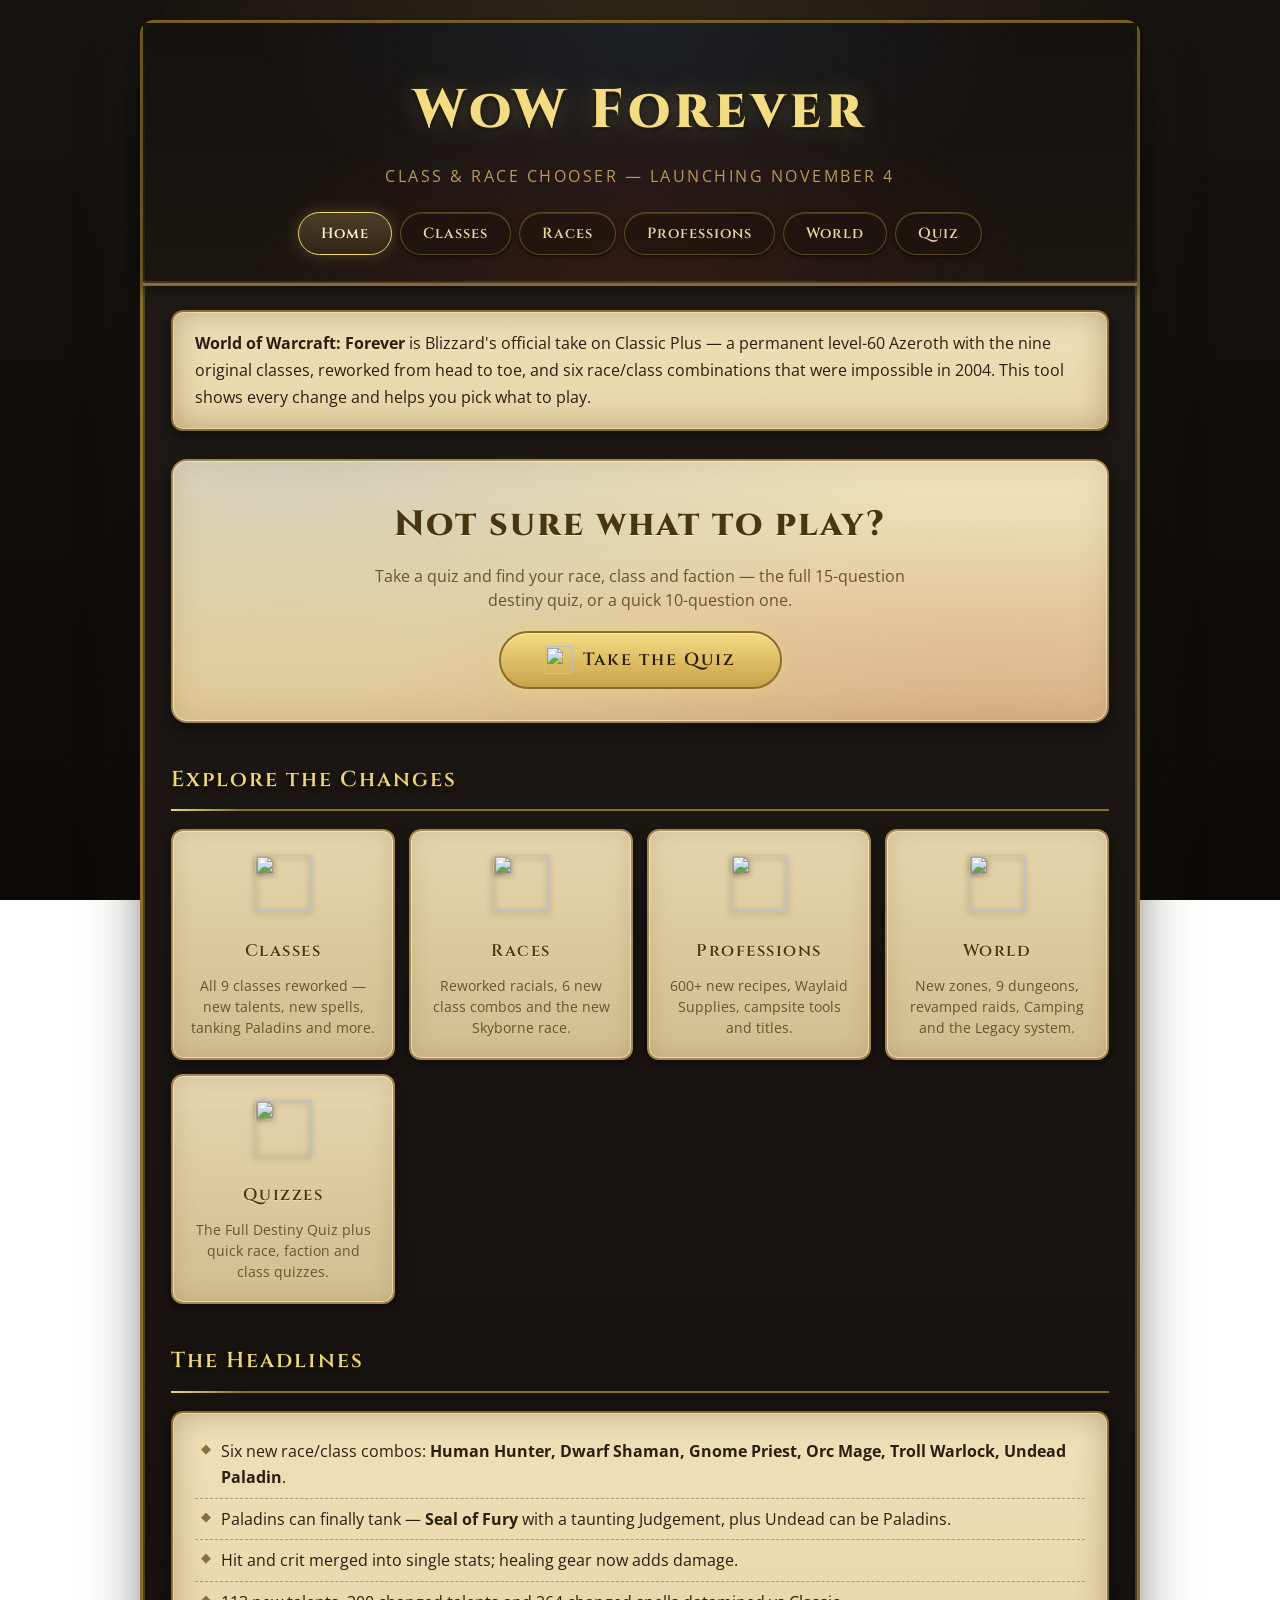
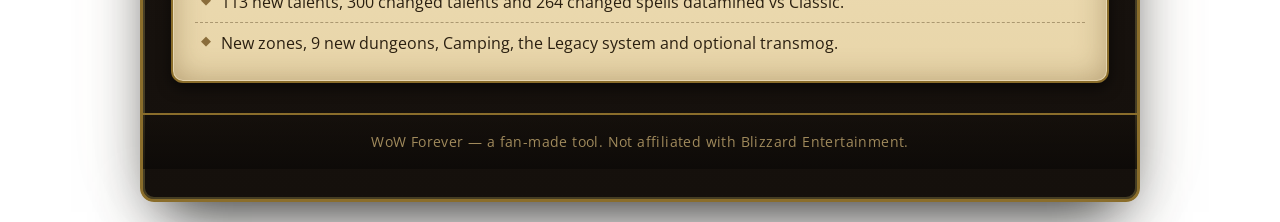
==== commit 3097c5c9: "Fix quiz icons, header font, parchment cards, drop Skyborne from faction quiz - The quiz icon URL (s" ====
--- a/index.html
+++ b/index.html
@@ -25,7 +25,7 @@
       <a class="home-quiz-cta" href="quiz.html">
         <span class="quiz-cta-title">Not sure what to play?</span>
         <span class="quiz-cta-desc">Take a quiz and find your race, class and faction — the full 15-question destiny quiz, or a quick 10-question one.</span>
-        <span class="quiz-cta-btn"><img src="https://wow.zamimg.com/images/wow/icons/large/spell_arcane_focusedlight.jpg" alt="" width="28" height="28" loading="lazy"> Take the Quiz</span>
+        <span class="quiz-cta-btn"><img src="https://wow.zamimg.com/images/wow/icons/large/spell_holy_magicalsentry.jpg" alt="" width="28" height="28" loading="lazy"> Take the Quiz</span>
       </a>
 
       <section>
@@ -52,7 +52,7 @@
             <span class="home-desc">New zones, 9 dungeons, revamped raids, Camping and the Legacy system.</span>
           </a>
           <a class="home-card" href="quiz.html">
-            <span class="home-icon"><img src="https://wow.zamimg.com/images/wow/icons/large/spell_arcane_focusedlight.jpg" alt="" width="56" height="56" loading="lazy"></span>
+            <span class="home-icon"><img src="https://wow.zamimg.com/images/wow/icons/large/spell_holy_magicalsentry.jpg" alt="" width="56" height="56" loading="lazy"></span>
             <span class="home-title">Quizzes</span>
             <span class="home-desc">The Full Destiny Quiz plus quick race, faction and class quizzes.</span>
           </a>
--- a/css/style.css
+++ b/css/style.css
@@ -1300,3 +1300,89 @@
 @media (max-width: 600px) {
   .quiz-card-full { flex-direction: column; text-align: center; }
 }
+
+/* ============================================================
+   Readability fixes: header, cards, quiz chooser
+   ============================================================ */
+
+/* ---- Header: clean gold lettering, no grainy gradient text ---- */
+.game-title,
+.home-quiz-cta .quiz-cta-title,
+.quiz-card-title {
+  background: none;
+  -webkit-background-clip: initial;
+  background-clip: initial;
+  -webkit-text-fill-color: currentColor;
+  filter: none;
+  color: #f4dc82;
+  text-shadow:
+    0 1px 0 rgba(58,44,16,.8),
+    0 2px 4px rgba(0,0,0,.55),
+    0 0 28px rgba(240,216,120,.25);
+}
+
+/* ---- Home cards: neutral fantasy parchment ---- */
+.home-card {
+  background:
+    linear-gradient(180deg, rgba(90,60,20,.06), rgba(60,40,12,.1)),
+    linear-gradient(180deg, #efe0b8, #e2ce9c);
+  border: 2px solid #a4884f;
+  box-shadow:
+    inset 0 0 0 1px rgba(255,246,222,.6),
+    inset 0 0 22px rgba(110,80,30,.18),
+    0 4px 12px rgba(0,0,0,.5);
+}
+.home-card:hover {
+  box-shadow:
+    inset 0 0 0 1px rgba(255,246,222,.6),
+    inset 0 0 22px rgba(110,80,30,.18),
+    0 14px 28px -10px rgba(0,0,0,.65);
+}
+.home-title { color: #4a3512; text-shadow: 0 1px 0 rgba(255,248,220,.5); }
+.home-desc { color: #6a5230; }
+
+/* ---- Big quiz CTA: parchment hero, dark readable text ---- */
+.home-quiz-cta {
+  background:
+    radial-gradient(ellipse at 12% 0%, rgba(74,126,196,.16), transparent 55%),
+    radial-gradient(ellipse at 88% 100%, rgba(196,58,46,.16), transparent 55%),
+    linear-gradient(180deg, #f0e2bc, #ddc894);
+  border: 2px solid #a4884f;
+  box-shadow:
+    inset 0 0 0 1px rgba(255,246,222,.6),
+    inset 0 0 30px rgba(110,80,30,.15),
+    0 6px 18px rgba(0,0,0,.55);
+}
+.home-quiz-cta .quiz-cta-title {
+  color: #4a3512;
+  text-shadow: 0 1px 0 rgba(255,248,220,.6);
+}
+.home-quiz-cta .quiz-cta-desc { color: #6a5230; }
+.home-quiz-cta .quiz-cta-btn {
+  color: #2a1c08;
+  background: linear-gradient(180deg, #f4dc82, #c8a24a);
+  border: 2px solid #8a6d2b;
+}
+.home-quiz-cta:hover .quiz-cta-btn { background: linear-gradient(180deg, #ffe98a, #d4ae52); }
+
+/* ---- Quiz chooser cards: parchment too, with dark text ---- */
+.quiz-card {
+  background:
+    linear-gradient(180deg, rgba(90,60,20,.05), rgba(60,40,12,.09)),
+    linear-gradient(180deg, #efe0b8, #e2ce9c);
+  border: 2px solid #a4884f;
+  color: #3a2a10;
+  box-shadow:
+    inset 0 0 0 1px rgba(255,246,222,.55),
+    inset 0 0 20px rgba(110,80,30,.16),
+    0 4px 12px rgba(0,0,0,.5);
+}
+.quiz-card:hover {
+  border-color: #8a6d2b;
+  box-shadow:
+    inset 0 0 0 1px rgba(255,246,222,.55),
+    0 14px 30px -10px rgba(0,0,0,.65);
+}
+.quiz-card-title { color: #4a3512; text-shadow: 0 1px 0 rgba(255,248,220,.5); }
+.quiz-card-length { color: #8a6d3b; }
+.quiz-card-desc { color: #6a5230; }
